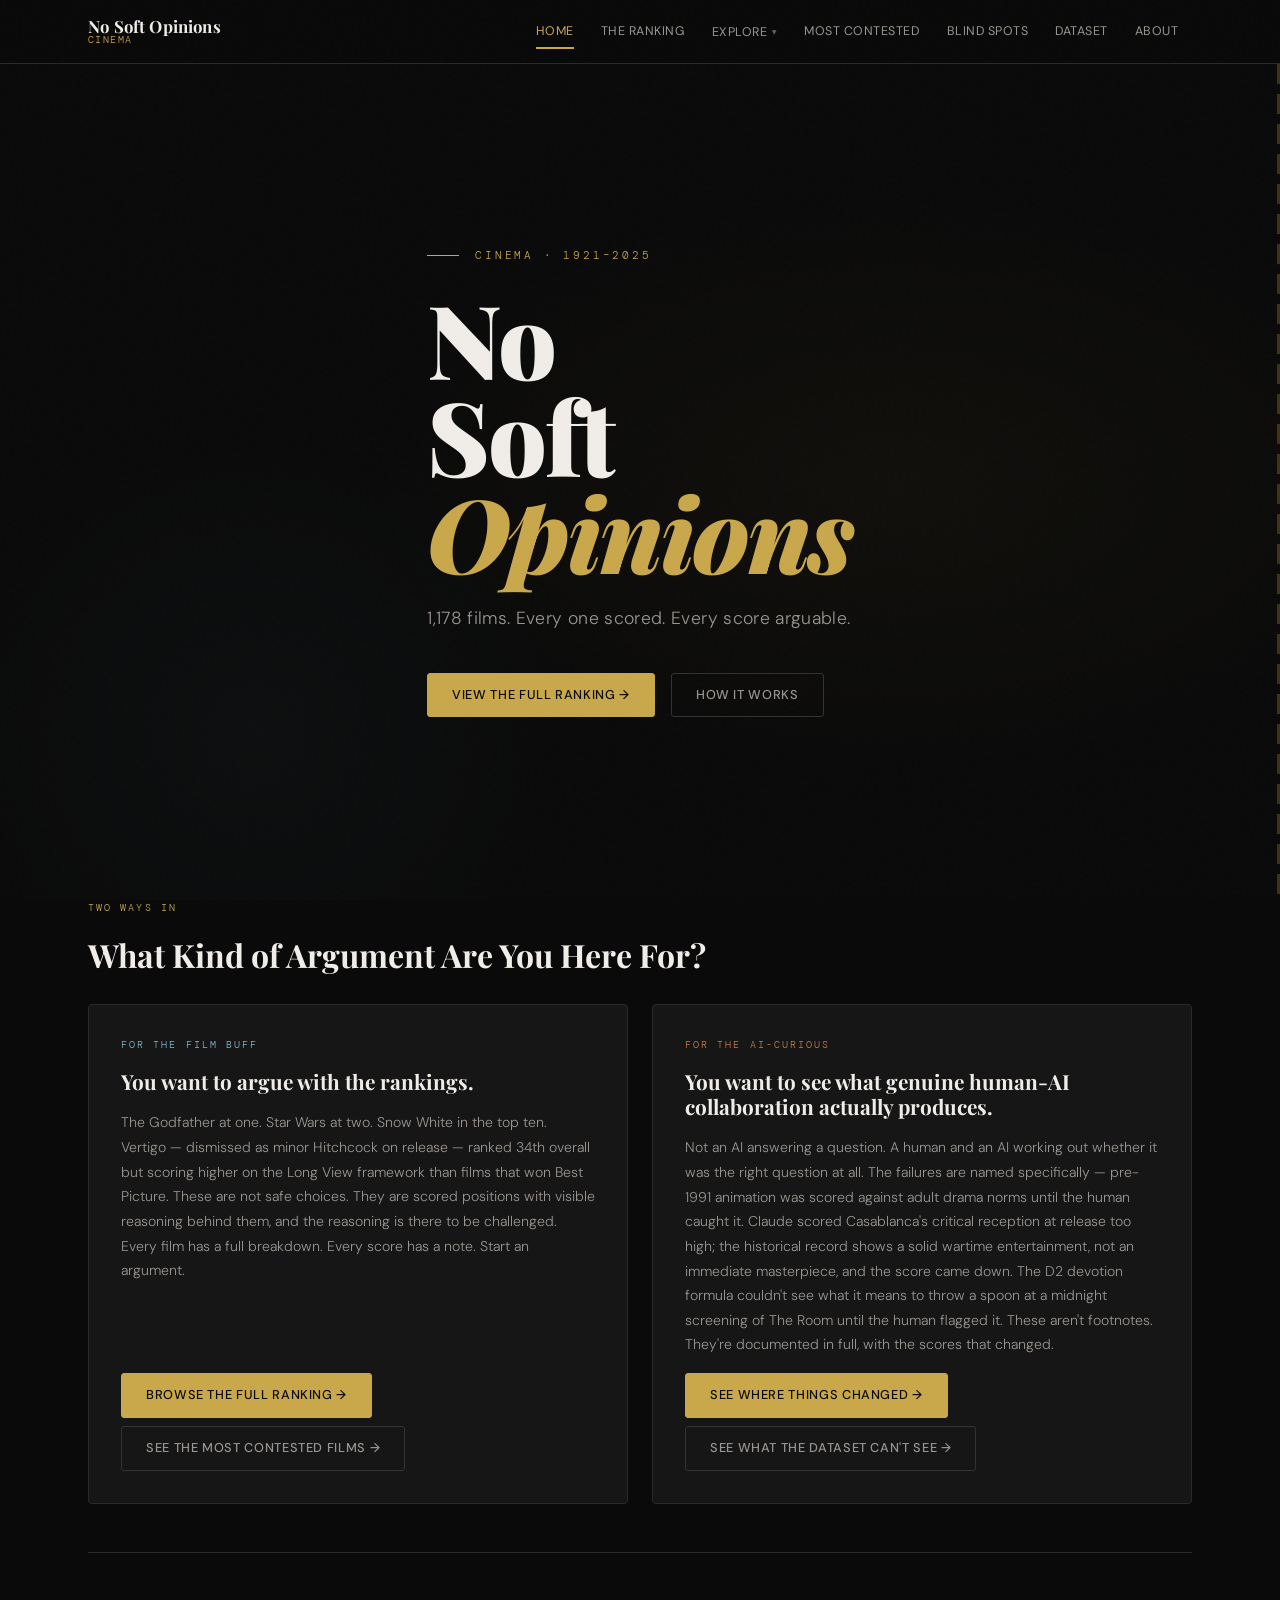
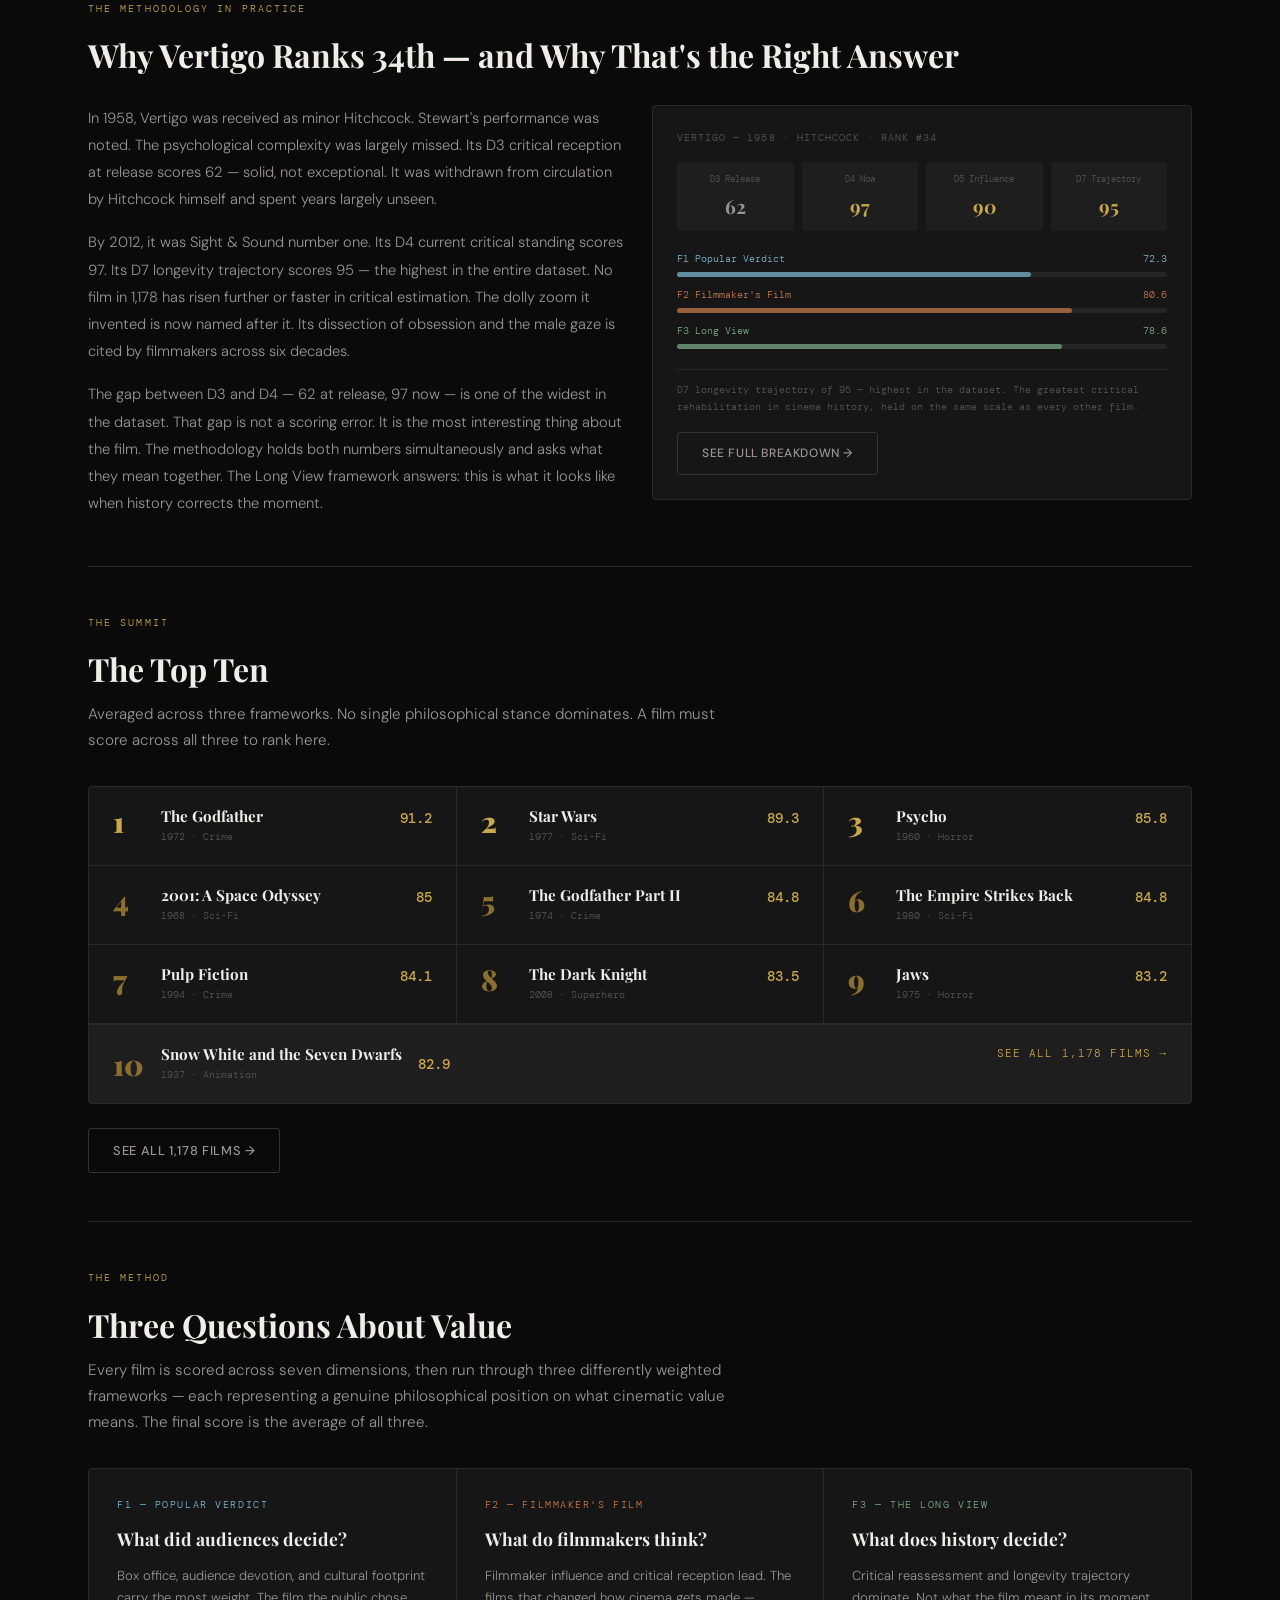
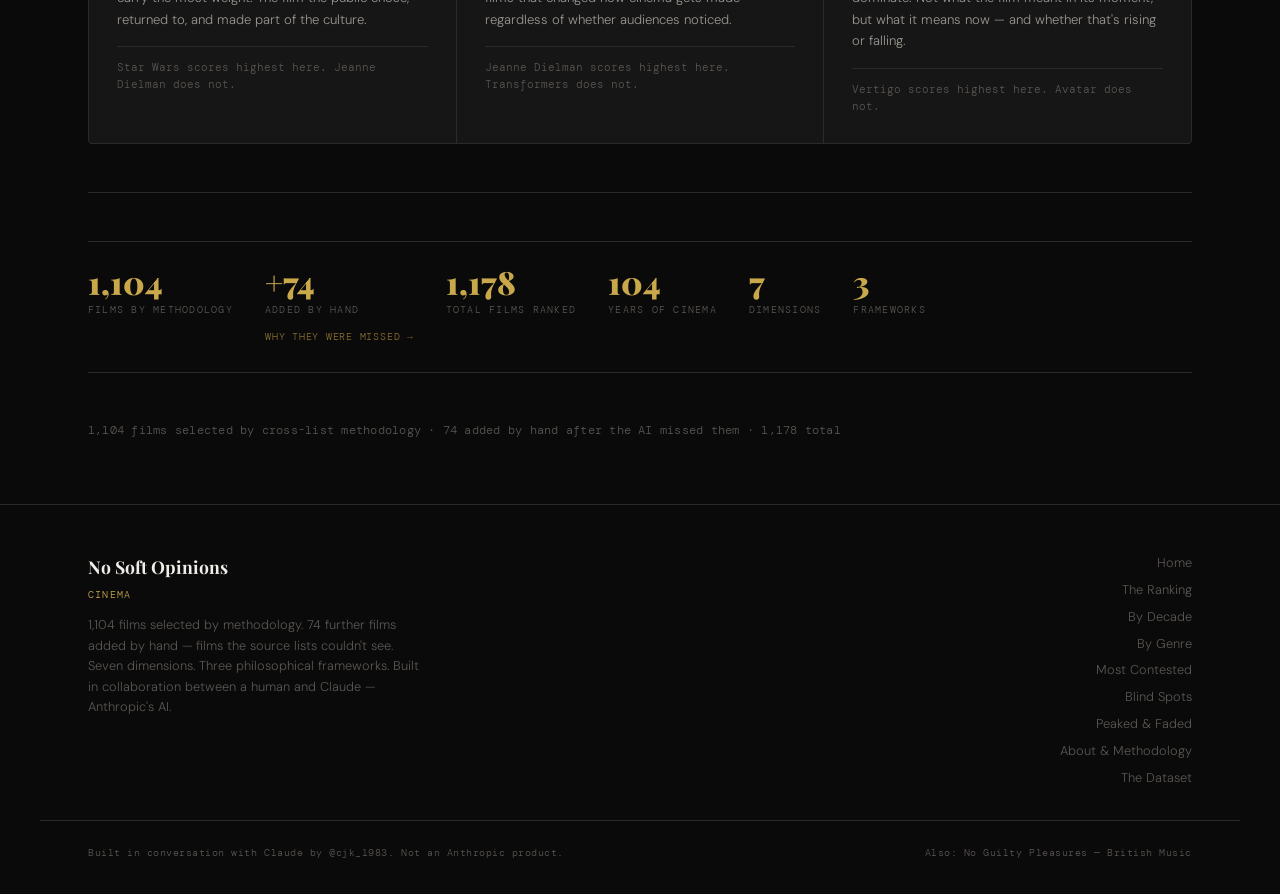
==== index.html @ 4155d804 "Add files via upload" ====
<!DOCTYPE html>
<html lang="en">
<head>
  <meta charset="UTF-8">
  <meta name="viewport" content="width=device-width, initial-scale=1.0">
  <title>No Soft Opinions — Cinema</title>
  <meta name="description" content="1,104 films. Three questions about value. No soft opinions. A human-AI collaborative ranking of cinema across seven dimensions and three philosophical frameworks.">
  <meta property="og:title" content="No Soft Opinions — Cinema">
  <meta property="og:description" content="1,104 films. Three questions about value. No soft opinions.">
  <meta property="og:type" content="website">
  <link rel="stylesheet" href="style.css">
</head>
<body>

  <!-- NAV -->
  <nav class="site-nav">
    <div class="nav-inner">
      <a href="index.html" class="nav-brand">
        <span class="nav-brand-main">No Soft Opinions</span>
        <span class="nav-brand-sub">Cinema</span>
      </a>
      <ul class="nav-links">
        <li><a href="index.html" class="active">Home</a></li>
        <li><a href="ranking.html">The Ranking</a></li>
        <li class="nav-dropdown">
          <button class="nav-dropdown-toggle">Explore</button>
          <div class="nav-dropdown-menu">
            <a href="decades.html">By Decade</a>
            <a href="genres.html">By Genre</a>
            <a href="peaked-faded.html">Peaked &amp; Faded</a>
          </div>
        </li>
        <li><a href="contested.html">Most Contested</a></li>
        <li><a href="blindspots.html">Blind Spots</a></li>
        <li><a href="dataset.html">Dataset</a></li>
        <li><a href="about.html">About</a></li>
      </ul>
      <button class="nav-toggle" aria-label="Menu" onclick="document.getElementById('nav-drawer').classList.toggle('open')">
        <span></span><span></span><span></span>
      </button>
    </div>
  </nav>
  <div class="nav-drawer" id="nav-drawer">
    <a href="index.html" class="active">Home</a>
    <a href="ranking.html">The Ranking</a>
    <span style="display:block; padding:0.5rem 0 0.2rem; font-family:var(--font-mono); font-size:0.6rem; letter-spacing:0.15em; text-transform:uppercase; color:var(--gold-dim); border-bottom:1px solid var(--border);">Explore</span>
    <a href="decades.html" style="padding-left:1rem;">By Decade</a>
    <a href="genres.html" style="padding-left:1rem;">By Genre</a>
    <a href="peaked-faded.html" style="padding-left:1rem;">Peaked &amp; Faded</a>
    <a href="contested.html">Most Contested</a>
    <a href="blindspots.html">Blind Spots</a>
    <a href="dataset.html">Dataset</a>
    <a href="about.html">About</a>
  </div>

  <div class="page-wrapper">

    <!-- HERO -->
    <section class="hero">
      <div class="hero-inner">
        <div class="hero-eyebrow">Cinema · 1921–2025</div>
        <h1 class="hero-title">No<br>Soft<br><em>Opinions</em></h1>
        <p class="hero-tagline">1,178 films. Every one scored. Every score arguable.</p>
        <div class="hero-ctas">
          <a href="ranking.html" class="btn btn-primary">View the Full Ranking →</a>
          <a href="about.html" class="btn btn-secondary">How It Works</a>
        </div>
      </div>
    </section>

    <!-- DUAL AUDIENCE ROUTING -->
    <section class="container mb-4">
      <span class="section-label">Two Ways In</span>
      <h2 class="section-title">What Kind of Argument Are You Here For?</h2>
      <div class="grid-2" style="margin-top:1.5rem;">

        <div style="background:var(--surface); border:1px solid var(--border); border-radius:4px; padding:2rem; display:flex; flex-direction:column; gap:1rem;">
          <div style="font-family:var(--font-mono); font-size:0.65rem; letter-spacing:0.2em; text-transform:uppercase; color:var(--f1-color);">For the Film Buff</div>
          <h3 style="font-family:var(--font-display); font-size:1.3rem; font-weight:700; color:var(--text-primary); line-height:1.2;">You want to argue with the rankings.</h3>
          <p style="font-size:0.88rem; line-height:1.75; color:var(--text-secondary);">
            The Godfather at one. Star Wars at two. Snow White in the top ten. Vertigo — dismissed as minor Hitchcock on release — ranked 34th overall but scoring higher on the Long View framework than films that won Best Picture. These are not safe choices. They are scored positions with visible reasoning behind them, and the reasoning is there to be challenged. Every film has a full breakdown. Every score has a note. Start an argument.
          </p>
          <div style="display:flex; flex-direction:column; gap:0.5rem; margin-top:auto;">
            <a href="ranking.html" class="btn btn-primary" style="width:fit-content;">Browse the full ranking →</a>
            <a href="contested.html" class="btn btn-secondary" style="width:fit-content;">See the most contested films →</a>
          </div>
        </div>

        <div style="background:var(--surface); border:1px solid var(--border); border-radius:4px; padding:2rem; display:flex; flex-direction:column; gap:1rem;">
          <div style="font-family:var(--font-mono); font-size:0.65rem; letter-spacing:0.2em; text-transform:uppercase; color:var(--f2-color);">For the AI-Curious</div>
          <h3 style="font-family:var(--font-display); font-size:1.3rem; font-weight:700; color:var(--text-primary); line-height:1.2;">You want to see what genuine human-AI collaboration actually produces.</h3>
          <p style="font-size:0.88rem; line-height:1.75; color:var(--text-secondary);">
            Not an AI answering a question. A human and an AI working out whether it was the right question at all. The failures are named specifically — pre-1991 animation was scored against adult drama norms until the human caught it. Claude scored Casablanca's critical reception at release too high; the historical record shows a solid wartime entertainment, not an immediate masterpiece, and the score came down. The D2 devotion formula couldn't see what it means to throw a spoon at a midnight screening of The Room until the human flagged it. These aren't footnotes. They're documented in full, with the scores that changed.
          </p>
          <div style="display:flex; flex-direction:column; gap:0.5rem; margin-top:auto;">
            <a href="about.html#collaboration" class="btn btn-primary" style="width:fit-content;">See where things changed →</a>
            <a href="dataset.html" class="btn btn-secondary" style="width:fit-content;">See what the dataset can't see →</a>
          </div>
        </div>

      </div>
    </section>

    <div class="container"><div class="divider"></div></div>

    <!-- LIVE ARGUMENT: VERTIGO -->
    <section class="container mb-4">
      <span class="section-label">The Methodology in Practice</span>
      <h2 class="section-title">Why Vertigo Ranks 34th — and Why That's the Right Answer</h2>
      <div class="grid-2" style="margin-top:1.5rem; align-items:start;">

        <div>
          <p style="font-size:0.92rem; line-height:1.85; color:var(--text-secondary); margin-bottom:1rem;">
            In 1958, Vertigo was received as minor Hitchcock. Stewart's performance was noted. The psychological complexity was largely missed. Its D3 critical reception at release scores 62 — solid, not exceptional. It was withdrawn from circulation by Hitchcock himself and spent years largely unseen.
          </p>
          <p style="font-size:0.92rem; line-height:1.85; color:var(--text-secondary); margin-bottom:1rem;">
            By 2012, it was Sight & Sound number one. Its D4 current critical standing scores 97. Its D7 longevity trajectory scores 95 — the highest in the entire dataset. No film in 1,178 has risen further or faster in critical estimation. The dolly zoom it invented is now named after it. Its dissection of obsession and the male gaze is cited by filmmakers across six decades.
          </p>
          <p style="font-size:0.92rem; line-height:1.85; color:var(--text-secondary);">
            The gap between D3 and D4 — 62 at release, 97 now — is one of the widest in the dataset. That gap is not a scoring error. It is the most interesting thing about the film. The methodology holds both numbers simultaneously and asks what they mean together. The Long View framework answers: this is what it looks like when history corrects the moment.
          </p>
        </div>

        <div style="background:var(--surface); border:1px solid var(--border); border-radius:4px; padding:1.5rem;">
          <div style="font-family:var(--font-mono); font-size:0.65rem; letter-spacing:0.1em; text-transform:uppercase; color:var(--text-muted); margin-bottom:1rem;">Vertigo — 1958 · Hitchcock · Rank #34</div>

          <!-- Dimension scores -->
          <div style="display:grid; grid-template-columns:repeat(4,1fr); gap:0.5rem; margin-bottom:1.25rem;">
            <div style="text-align:center; background:var(--surface-2); border-radius:3px; padding:0.6rem 0.25rem;">
              <div style="font-family:var(--font-mono); font-size:0.55rem; color:var(--text-muted); margin-bottom:0.3rem;">D3 Release</div>
              <div style="font-family:var(--font-display); font-size:1.2rem; font-weight:700; color:var(--text-secondary);">62</div>
            </div>
            <div style="text-align:center; background:var(--surface-2); border-radius:3px; padding:0.6rem 0.25rem;">
              <div style="font-family:var(--font-mono); font-size:0.55rem; color:var(--text-muted); margin-bottom:0.3rem;">D4 Now</div>
              <div style="font-family:var(--font-display); font-size:1.2rem; font-weight:700; color:var(--gold);">97</div>
            </div>
            <div style="text-align:center; background:var(--surface-2); border-radius:3px; padding:0.6rem 0.25rem;">
              <div style="font-family:var(--font-mono); font-size:0.55rem; color:var(--text-muted); margin-bottom:0.3rem;">D5 Influence</div>
              <div style="font-family:var(--font-display); font-size:1.2rem; font-weight:700; color:var(--gold);">90</div>
            </div>
            <div style="text-align:center; background:var(--surface-2); border-radius:3px; padding:0.6rem 0.25rem;">
              <div style="font-family:var(--font-mono); font-size:0.55rem; color:var(--text-muted); margin-bottom:0.3rem;">D7 Trajectory</div>
              <div style="font-family:var(--font-display); font-size:1.2rem; font-weight:700; color:var(--gold);">95</div>
            </div>
          </div>

          <!-- Framework scores -->
          <div style="display:flex; flex-direction:column; gap:0.6rem; margin-bottom:1.25rem;">
            <div>
              <div style="display:flex; justify-content:space-between; margin-bottom:0.3rem;">
                <span style="font-family:var(--font-mono); font-size:0.65rem; color:var(--f1-color);">F1 Popular Verdict</span>
                <span style="font-family:var(--font-mono); font-size:0.65rem; color:var(--f1-color);">72.3</span>
              </div>
              <div style="height:5px; background:var(--surface-3); border-radius:3px;">
                <div style="width:72.3%; height:100%; background:var(--f1-color); border-radius:3px; opacity:0.7;"></div>
              </div>
            </div>
            <div>
              <div style="display:flex; justify-content:space-between; margin-bottom:0.3rem;">
                <span style="font-family:var(--font-mono); font-size:0.65rem; color:var(--f2-color);">F2 Filmmaker's Film</span>
                <span style="font-family:var(--font-mono); font-size:0.65rem; color:var(--f2-color);">80.6</span>
              </div>
              <div style="height:5px; background:var(--surface-3); border-radius:3px;">
                <div style="width:80.6%; height:100%; background:var(--f2-color); border-radius:3px; opacity:0.7;"></div>
              </div>
            </div>
            <div>
              <div style="display:flex; justify-content:space-between; margin-bottom:0.3rem;">
                <span style="font-family:var(--font-mono); font-size:0.65rem; color:var(--f3-color);">F3 Long View</span>
                <span style="font-family:var(--font-mono); font-size:0.65rem; color:var(--f3-color);">78.6</span>
              </div>
              <div style="height:5px; background:var(--surface-3); border-radius:3px;">
                <div style="width:78.6%; height:100%; background:var(--f3-color); border-radius:3px; opacity:0.7;"></div>
              </div>
            </div>
          </div>

          <div style="font-family:var(--font-mono); font-size:0.65rem; color:var(--text-muted); border-top:1px solid var(--border); padding-top:0.75rem;">
            D7 longevity trajectory of 95 — highest in the dataset. The greatest critical rehabilitation in cinema history, held on the same scale as every other film.
          </div>

          <div style="margin-top:1rem;">
            <a href="ranking.html#film-vertigo" class="btn btn-secondary" style="font-size:0.75rem;">See full breakdown →</a>
          </div>
        </div>

      </div>
    </section>

    <div class="container"><div class="divider"></div></div>

    <!-- TOP TEN -->
    <section class="container mb-4">
      <span class="section-label">The Summit</span>
      <h2 class="section-title">The Top Ten</h2>
      <p class="section-intro">Averaged across three frameworks. No single philosophical stance dominates. A film must score across all three to rank here.</p>
      <div class="top-ten-grid" id="top-ten-grid">
        <div class="loading">Loading rankings…</div>
      </div>
      <div class="mt-3">
        <a href="ranking.html" class="btn btn-secondary">See all 1,178 films →</a>
      </div>
    </section>

    <div class="container"><div class="divider"></div></div>

    <!-- FRAMEWORK EXPLAINER -->
    <section class="container mb-4">
      <span class="section-label">The Method</span>
      <h2 class="section-title">Three Questions About Value</h2>
      <p class="section-intro">Every film is scored across seven dimensions, then run through three differently weighted frameworks — each representing a genuine philosophical position on what cinematic value means. The final score is the average of all three.</p>
      <div class="framework-cards">
        <div class="framework-card">
          <div class="framework-card-id f1">F1 — Popular Verdict</div>
          <div class="framework-card-title">What did audiences decide?</div>
          <p class="framework-card-desc">Box office, audience devotion, and cultural footprint carry the most weight. The film the public chose, returned to, and made part of the culture.</p>
          <div class="framework-card-example">Star Wars scores highest here. Jeanne Dielman does not.</div>
        </div>
        <div class="framework-card">
          <div class="framework-card-id f2">F2 — Filmmaker's Film</div>
          <div class="framework-card-title">What do filmmakers think?</div>
          <p class="framework-card-desc">Filmmaker influence and critical reception lead. The films that changed how cinema gets made — regardless of whether audiences noticed.</p>
          <div class="framework-card-example">Jeanne Dielman scores highest here. Transformers does not.</div>
        </div>
        <div class="framework-card">
          <div class="framework-card-id f3">F3 — The Long View</div>
          <div class="framework-card-title">What does history decide?</div>
          <p class="framework-card-desc">Critical reassessment and longevity trajectory dominate. Not what the film meant in its moment, but what it means now — and whether that's rising or falling.</p>
          <div class="framework-card-example">Vertigo scores highest here. Avatar does not.</div>
        </div>
      </div>
    </section>

    <div class="container"><div class="divider"></div></div>

    <!-- STATS STRIP -->
    <section class="container mb-4">
      <div class="stats-strip">
        <div class="stat-item">
          <div class="stat-value">1,104</div>
          <div class="stat-label">Films by Methodology</div>
        </div>
        <div class="stat-item">
          <div class="stat-value">+74</div>
          <div class="stat-label">Added by Hand</div>
          <div style="margin-top:0.25rem;"><a href="dataset.html" style="font-family:var(--font-mono); font-size:0.6rem; letter-spacing:0.08em; color:var(--gold-dim); text-transform:uppercase;">Why they were missed →</a></div>
        </div>
        <div class="stat-item">
          <div class="stat-value">1,178</div>
          <div class="stat-label">Total Films Ranked</div>
        </div>
        <div class="stat-item">
          <div class="stat-value">104</div>
          <div class="stat-label">Years of Cinema</div>
        </div>
        <div class="stat-item">
          <div class="stat-value">7</div>
          <div class="stat-label">Dimensions</div>
        </div>
        <div class="stat-item">
          <div class="stat-value">3</div>
          <div class="stat-label">Frameworks</div>
        </div>
      </div>
      <p style="font-size:0.75rem; color:var(--text-muted); font-family:var(--font-mono); margin-top:0.75rem; letter-spacing:0.02em;">1,104 films selected by cross-list methodology · 74 added by hand after the AI missed them · 1,178 total</p>
    </section>

  </div><!-- end page-wrapper -->

  <!-- FOOTER -->
  <footer class="site-footer">
    <div class="footer-inner">
      <div>
        <div class="footer-brand-name">No Soft Opinions</div>
        <div class="footer-brand-sub">Cinema</div>
        <p class="footer-desc">1,104 films selected by methodology. 74 further films added by hand — films the source lists couldn't see. Seven dimensions. Three philosophical frameworks. Built in collaboration between a human and Claude — Anthropic's AI.</p>
      </div>
      <nav class="footer-links">
        <a href="index.html">Home</a>
        <a href="ranking.html">The Ranking</a>
        <a href="decades.html">By Decade</a>
        <a href="genres.html">By Genre</a>
        <a href="contested.html">Most Contested</a>
        <a href="blindspots.html">Blind Spots</a>
        <a href="peaked-faded.html">Peaked &amp; Faded</a>
        <a href="about.html">About & Methodology</a>
        <a href="dataset.html">The Dataset</a>
      </nav>
    </div>
    <div class="footer-base">
      <span class="footer-credit">Built in conversation with <a href="https://anthropic.com" target="_blank">Claude</a> by <a href="https://twitter.com/cjk_1983" target="_blank">@cjk_1983</a>. Not an Anthropic product.</span>
      <span class="footer-credit">Also: <a href="https://czkelly1983.github.io/noguiltypleasures/" target="_blank">No Guilty Pleasures — British Music</a></span>
    </div>
  </footer>

  <script>
    // Load top ten from data file
    fetch('films.json')
      .then(r => r.json())
      .then(films => {
        const top10 = films.slice(0, 10);
        const grid = document.getElementById('top-ten-grid');
        const display = top10.slice(0, 9);
        const tenth = top10[9];
        grid.innerHTML = display.map((f, i) => `
          <a href="ranking.html#film-${f.id}" class="top-ten-item">
            <div class="top-ten-rank ${i < 3 ? 'top-three' : ''}">${i + 1}</div>
            <div class="top-ten-info">
              <div class="top-ten-title">${f.title}</div>
              <div class="top-ten-meta">${f.year} · ${f.genre}</div>
            </div>
            <div class="top-ten-score">${f.final_score}</div>
          </a>`).join('')
          + `<a href="ranking.html" class="top-ten-item" style="grid-column: 1 / -1; justify-content: space-between; border-top: 1px solid var(--border); background: var(--surface-2);">
            <div style="display:flex; align-items:center; gap:1rem;">
              <div class="top-ten-rank">${10}</div>
              <div class="top-ten-info">
                <div class="top-ten-title">${tenth.title}</div>
                <div class="top-ten-meta">${tenth.year} · ${tenth.genre}</div>
              </div>
              <div class="top-ten-score">${tenth.final_score}</div>
            </div>
            <div style="font-family:var(--font-mono); font-size:0.7rem; letter-spacing:0.1em; text-transform:uppercase; color:var(--gold); white-space:nowrap;">See all 1,178 films →</div>
          </a>`;
      })
      .catch(() => {
        document.getElementById('top-ten-grid').innerHTML =
          '<div class="loading">Could not load ranking data.</div>';
      });
  </script>

</body>
</html>
---- style.css ----
/* ============================================================
   NO SOFT OPINIONS: CINEMA
   Master Stylesheet
   Dark editorial — gold accent — confident, unhedged
   ============================================================ */

@import url('https://fonts.googleapis.com/css2?family=Playfair+Display:ital,wght@0,400;0,700;0,900;1,400;1,700&family=DM+Sans:ital,wght@0,300;0,400;0,500;0,600;1,300&family=DM+Mono:wght@400;500&display=swap');

/* ============================================================
   CSS VARIABLES
   ============================================================ */

:root {
  /* Core palette */
  --black:        #0a0a0a;
  --deep:         #111111;
  --surface:      #161616;
  --surface-2:    #1e1e1e;
  --surface-3:    #252525;
  --border:       #2a2a2a;
  --border-light: #333333;

  /* Gold accent system */
  --gold:         #c9a84c;
  --gold-light:   #e2c068;
  --gold-dim:     #8a6f2e;
  --gold-glow:    rgba(201, 168, 76, 0.12);
  --gold-subtle:  rgba(201, 168, 76, 0.06);

  /* Text */
  --text-primary:   #f0ede8;
  --text-secondary: #9a9590;
  --text-muted:     #5a5652;
  --text-gold:      var(--gold);

  /* Framework colours */
  --f1-color: #7eb8d4;   /* Popular — cool blue */
  --f2-color: #c97a4a;   /* Filmmaker — warm amber */
  --f3-color: #7aad8a;   /* Long View — sage green */

  /* Score tier colours */
  --tier-s-plus: #e8c547;
  --tier-s:      #c9a84c;
  --tier-a:      #8fb87a;
  --tier-b:      #7eb8d4;
  --tier-c:      #9a9590;
  --tier-d:      #5a5652;

  /* Spacing */
  --nav-height: 64px;
  --max-width:  1200px;
  --page-pad:   clamp(1rem, 4vw, 3rem);

  /* Typography */
  --font-display: 'Playfair Display', Georgia, serif;
  --font-body:    'DM Sans', system-ui, sans-serif;
  --font-mono:    'DM Mono', 'Courier New', monospace;

  /* Transitions */
  --transition: 200ms ease;
  --transition-slow: 400ms ease;
}

/* ============================================================
   RESET & BASE
   ============================================================ */

*, *::before, *::after {
  box-sizing: border-box;
  margin: 0;
  padding: 0;
}

html {
  scroll-behavior: smooth;
  font-size: 16px;
}

body {
  background-color: var(--black);
  color: var(--text-primary);
  font-family: var(--font-body);
  font-weight: 300;
  line-height: 1.6;
  -webkit-font-smoothing: antialiased;
  -moz-osx-font-smoothing: grayscale;
  min-height: 100vh;
}

/* Subtle film grain overlay */
body::before {
  content: '';
  position: fixed;
  inset: 0;
  background-image: url("data:image/svg+xml,%3Csvg viewBox='0 0 256 256' xmlns='http://www.w3.org/2000/svg'%3E%3Cfilter id='noise'%3E%3CfeTurbulence type='fractalNoise' baseFrequency='0.9' numOctaves='4' stitchTiles='stitch'/%3E%3C/filter%3E%3Crect width='100%25' height='100%25' filter='url(%23noise)' opacity='0.03'/%3E%3C/svg%3E");
  pointer-events: none;
  z-index: 9999;
  opacity: 0.4;
}

img { max-width: 100%; display: block; }
a { color: var(--gold); text-decoration: none; transition: color var(--transition); }
a:hover { color: var(--gold-light); }
button { cursor: pointer; border: none; background: none; font-family: var(--font-body); }

/* ============================================================
   NAVIGATION
   ============================================================ */

.site-nav {
  position: fixed;
  top: 0;
  left: 0;
  right: 0;
  height: var(--nav-height);
  background: rgba(10, 10, 10, 0.95);
  backdrop-filter: blur(12px);
  -webkit-backdrop-filter: blur(12px);
  border-bottom: 1px solid var(--border);
  z-index: 100;
  display: flex;
  align-items: center;
}

.nav-inner {
  width: 100%;
  max-width: var(--max-width);
  margin: 0 auto;
  padding: 0 var(--page-pad);
  display: flex;
  align-items: center;
  justify-content: space-between;
  gap: 2rem;
}

.nav-brand {
  display: flex;
  flex-direction: column;
  line-height: 1.1;
  flex-shrink: 0;
}

.nav-brand-main {
  font-family: var(--font-display);
  font-weight: 700;
  font-size: 1.05rem;
  color: var(--text-primary);
  letter-spacing: 0.01em;
}

.nav-brand-sub {
  font-family: var(--font-mono);
  font-size: 0.6rem;
  color: var(--gold);
  letter-spacing: 0.15em;
  text-transform: uppercase;
}

.nav-links {
  display: flex;
  align-items: center;
  gap: 0;
  list-style: none;
}

.nav-links a {
  display: block;
  padding: 0.4rem 0.85rem;
  font-size: 0.78rem;
  font-weight: 400;
  letter-spacing: 0.04em;
  text-transform: uppercase;
  color: var(--text-secondary);
  transition: color var(--transition);
  white-space: nowrap;
}

.nav-links a:hover,
.nav-links a.active {
  color: var(--gold);
}

.nav-links a.active {
  position: relative;
}

.nav-links a.active::after {
  content: '';
  position: absolute;
  bottom: -1px;
  left: 0.85rem;
  right: 0.85rem;
  height: 2px;
  background: var(--gold);
}

/* Mobile nav toggle */
.nav-toggle {
  display: none;
  flex-direction: column;
  gap: 5px;
  padding: 0.5rem;
  cursor: pointer;
}

.nav-toggle span {
  display: block;
  width: 22px;
  height: 1.5px;
  background: var(--text-secondary);
  transition: var(--transition);
}

/* Mobile nav drawer */
.nav-drawer {
  display: none;
  position: fixed;
  top: var(--nav-height);
  left: 0;
  right: 0;
  background: var(--deep);
  border-bottom: 1px solid var(--border);
  padding: 1rem var(--page-pad);
  z-index: 99;
}

.nav-drawer.open { display: block; }

.nav-drawer a {
  display: block;
  padding: 0.7rem 0;
  font-size: 0.85rem;
  letter-spacing: 0.05em;
  text-transform: uppercase;
  color: var(--text-secondary);
  border-bottom: 1px solid var(--border);
}

.nav-drawer a:last-child { border-bottom: none; }
.nav-drawer a:hover, .nav-drawer a.active { color: var(--gold); }

@media (max-width: 900px) {
  .nav-links { display: none; }
  .nav-toggle { display: flex; }
}

/* Nav dropdown */
.nav-dropdown {
  position: relative;
}

.nav-dropdown-toggle {
  display: block;
  padding: 0.4rem 0.85rem;
  font-size: 0.78rem;
  font-weight: 400;
  letter-spacing: 0.04em;
  text-transform: uppercase;
  color: var(--text-secondary);
  transition: color var(--transition);
  white-space: nowrap;
  cursor: pointer;
  background: none;
  border: none;
  font-family: var(--font-body);
  display: flex;
  align-items: center;
  gap: 0.3rem;
}

.nav-dropdown-toggle:hover { color: var(--gold); }

.nav-dropdown-toggle::after {
  content: '▾';
  font-size: 0.6rem;
  opacity: 0.6;
}

.nav-dropdown-menu {
  display: none;
  position: absolute;
  top: calc(100% + 1px);
  left: 0;
  background: rgba(10,10,10,0.98);
  border: 1px solid var(--border);
  border-top: none;
  min-width: 160px;
  z-index: 200;
}

.nav-dropdown:hover .nav-dropdown-menu {
  display: block;
}

.nav-dropdown-menu a {
  display: block;
  padding: 0.55rem 0.85rem;
  font-size: 0.75rem;
  font-weight: 400;
  letter-spacing: 0.04em;
  text-transform: uppercase;
  color: var(--text-secondary);
  transition: color var(--transition);
  border-bottom: 1px solid var(--border);
  white-space: nowrap;
}

.nav-dropdown-menu a:last-child { border-bottom: none; }
.nav-dropdown-menu a:hover, .nav-dropdown-menu a.active { color: var(--gold); }

/* ============================================================
   PAGE STRUCTURE
   ============================================================ */

.page-wrapper {
  padding-top: var(--nav-height);
  min-height: 100vh;
}

.container {
  max-width: var(--max-width);
  margin: 0 auto;
  padding: 0 var(--page-pad);
}

/* ============================================================
   PAGE HEADERS
   ============================================================ */

.page-header {
  padding: 4rem 0 3rem;
  border-bottom: 1px solid var(--border);
  margin-bottom: 3rem;
}

.page-header-inner {
  max-width: var(--max-width);
  margin: 0 auto;
  padding: 0 var(--page-pad);
}

.page-label {
  font-family: var(--font-mono);
  font-size: 0.7rem;
  letter-spacing: 0.2em;
  text-transform: uppercase;
  color: var(--gold);
  margin-bottom: 1rem;
  display: block;
}

.page-title {
  font-family: var(--font-display);
  font-size: clamp(2rem, 5vw, 3.5rem);
  font-weight: 900;
  line-height: 1.1;
  color: var(--text-primary);
  margin-bottom: 1rem;
}

.page-subtitle {
  font-size: 1rem;
  color: var(--text-secondary);
  max-width: 60ch;
  font-weight: 300;
  line-height: 1.7;
}

/* ============================================================
   SECTION TITLES
   ============================================================ */

.section-title {
  font-family: var(--font-display);
  font-size: clamp(1.4rem, 3vw, 2rem);
  font-weight: 700;
  color: var(--text-primary);
  margin-bottom: 0.5rem;
}

.section-label {
  font-family: var(--font-mono);
  font-size: 0.65rem;
  letter-spacing: 0.2em;
  text-transform: uppercase;
  color: var(--gold);
  margin-bottom: 0.75rem;
  display: block;
}

.section-intro {
  font-size: 0.95rem;
  color: var(--text-secondary);
  max-width: 65ch;
  line-height: 1.7;
  margin-bottom: 2rem;
}

/* ============================================================
   FILM CARDS (shared ranking row pattern)
   ============================================================ */

.film-table {
  width: 100%;
  border-collapse: collapse;
}

.film-table thead th {
  font-family: var(--font-mono);
  font-size: 0.65rem;
  letter-spacing: 0.12em;
  text-transform: uppercase;
  color: var(--text-muted);
  padding: 0.6rem 0.75rem;
  text-align: left;
  border-bottom: 1px solid var(--border);
  white-space: nowrap;
}

.film-table thead th.sortable {
  cursor: pointer;
  user-select: none;
}

.film-table thead th.sortable:hover { color: var(--gold); }
.film-table thead th.sort-active { color: var(--gold); }

.film-row {
  border-bottom: 1px solid var(--border);
  transition: background var(--transition);
  cursor: pointer;
}

.film-row:hover { background: var(--gold-subtle); }
.film-row.expanded { background: var(--surface); }

.film-row td {
  padding: 0.85rem 0.75rem;
  vertical-align: middle;
}

.film-rank {
  font-family: var(--font-mono);
  font-size: 0.75rem;
  color: var(--text-muted);
  width: 3rem;
  text-align: right;
  padding-right: 1rem;
}

.film-title-cell { min-width: 200px; }

.film-title {
  font-family: var(--font-display);
  font-size: 0.95rem;
  font-weight: 700;
  color: var(--text-primary);
  line-height: 1.2;
}

.film-meta {
  font-size: 0.72rem;
  color: var(--text-muted);
  margin-top: 0.2rem;
  font-family: var(--font-mono);
}

.film-score {
  font-family: var(--font-mono);
  font-size: 0.85rem;
  font-weight: 500;
  text-align: center;
  white-space: nowrap;
}

.film-score.f1 { color: var(--f1-color); }
.film-score.f2 { color: var(--f2-color); }
.film-score.f3 { color: var(--f3-color); }
.film-score.final { color: var(--gold); font-size: 0.95rem; }

.film-volatility {
  font-family: var(--font-mono);
  font-size: 0.75rem;
  color: var(--text-muted);
  text-align: center;
}

/* Score tier badge */
.tier-badge {
  display: inline-block;
  font-family: var(--font-mono);
  font-size: 0.6rem;
  letter-spacing: 0.08em;
  padding: 0.15rem 0.45rem;
  border-radius: 2px;
  font-weight: 500;
}

.tier-badge.s-plus { background: rgba(232,197,71,0.15); color: var(--tier-s-plus); border: 1px solid rgba(232,197,71,0.3); }
.tier-badge.s      { background: rgba(201,168,76,0.12); color: var(--tier-s); border: 1px solid rgba(201,168,76,0.25); }
.tier-badge.a      { background: rgba(143,184,122,0.1); color: var(--tier-a); border: 1px solid rgba(143,184,122,0.2); }
.tier-badge.b      { background: rgba(126,184,212,0.1); color: var(--tier-b); border: 1px solid rgba(126,184,212,0.2); }
.tier-badge.c      { background: rgba(154,149,144,0.1); color: var(--tier-c); border: 1px solid rgba(154,149,144,0.2); }
.tier-badge.d      { background: rgba(90,86,82,0.1);    color: var(--tier-d); border: 1px solid rgba(90,86,82,0.2); }

/* ============================================================
   EXPANDED FILM DETAIL
   ============================================================ */

.film-detail {
  display: none;
  background: var(--surface);
  border-bottom: 2px solid var(--gold-dim);
}

.film-detail.open { display: table-row; }

.film-detail td {
  padding: 2rem;
}

.detail-inner {
  display: grid;
  grid-template-columns: 1fr 1fr;
  gap: 2rem;
}

@media (max-width: 700px) {
  .detail-inner { grid-template-columns: 1fr; }
}

.detail-section-title {
  font-family: var(--font-mono);
  font-size: 0.65rem;
  letter-spacing: 0.15em;
  text-transform: uppercase;
  color: var(--gold);
  margin-bottom: 1rem;
  padding-bottom: 0.5rem;
  border-bottom: 1px solid var(--border);
}

/* Dimension bars */
.dimension-list { display: flex; flex-direction: column; gap: 0.75rem; }

.dimension-item {}

.dimension-header {
  display: flex;
  justify-content: space-between;
  align-items: baseline;
  margin-bottom: 0.3rem;
}

.dimension-name {
  font-size: 0.75rem;
  font-weight: 500;
  color: var(--text-secondary);
  letter-spacing: 0.02em;
}

.dimension-score-val {
  font-family: var(--font-mono);
  font-size: 0.75rem;
  color: var(--text-primary);
}

.dimension-bar-track {
  height: 3px;
  background: var(--surface-3);
  border-radius: 2px;
  overflow: hidden;
}

.dimension-bar-fill {
  height: 100%;
  background: var(--gold);
  border-radius: 2px;
  transition: width 0.6s ease;
}

.dimension-note {
  font-size: 0.7rem;
  color: var(--text-muted);
  margin-top: 0.25rem;
  font-style: italic;
  line-height: 1.5;
}

/* Framework comparison */
.framework-comparison {
  display: flex;
  flex-direction: column;
  gap: 0.75rem;
  margin-bottom: 1.5rem;
}

.framework-row {
  display: flex;
  align-items: center;
  gap: 0.75rem;
}

.framework-label {
  font-family: var(--font-mono);
  font-size: 0.65rem;
  letter-spacing: 0.08em;
  text-transform: uppercase;
  width: 5rem;
  flex-shrink: 0;
}

.framework-label.f1 { color: var(--f1-color); }
.framework-label.f2 { color: var(--f2-color); }
.framework-label.f3 { color: var(--f3-color); }

.framework-bar-track {
  flex: 1;
  height: 4px;
  background: var(--surface-3);
  border-radius: 2px;
  overflow: hidden;
}

.framework-bar-fill {
  height: 100%;
  border-radius: 2px;
}

.framework-bar-fill.f1 { background: var(--f1-color); }
.framework-bar-fill.f2 { background: var(--f2-color); }
.framework-bar-fill.f3 { background: var(--f3-color); }

.framework-val {
  font-family: var(--font-mono);
  font-size: 0.8rem;
  width: 3rem;
  text-align: right;
}

.framework-val.f1 { color: var(--f1-color); }
.framework-val.f2 { color: var(--f2-color); }
.framework-val.f3 { color: var(--f3-color); }

/* Critique block */
.critique-block {
  grid-column: 1 / -1;
  background: var(--surface-2);
  border-left: 3px solid var(--gold-dim);
  padding: 1.25rem 1.5rem;
  border-radius: 0 4px 4px 0;
}

.critique-text {
  font-size: 0.9rem;
  line-height: 1.75;
  color: var(--text-secondary);
  font-style: italic;
}

.critique-placeholder {
  font-size: 0.8rem;
  color: var(--text-muted);
  font-family: var(--font-mono);
}

/* ============================================================
   FILTERS & SEARCH
   ============================================================ */

.filters-bar {
  display: flex;
  flex-wrap: wrap;
  gap: 0.75rem;
  align-items: center;
  margin-bottom: 1.5rem;
  padding: 1.25rem;
  background: var(--surface);
  border: 1px solid var(--border);
  border-radius: 4px;
}

.filter-group {
  display: flex;
  align-items: center;
  gap: 0.5rem;
}

.filter-label {
  font-family: var(--font-mono);
  font-size: 0.65rem;
  letter-spacing: 0.12em;
  text-transform: uppercase;
  color: var(--text-muted);
  white-space: nowrap;
}

.filter-select {
  background: var(--surface-2);
  border: 1px solid var(--border-light);
  color: var(--text-primary);
  font-family: var(--font-body);
  font-size: 0.8rem;
  padding: 0.4rem 0.75rem;
  border-radius: 3px;
  cursor: pointer;
  transition: border-color var(--transition);
  appearance: none;
  -webkit-appearance: none;
  background-image: url("data:image/svg+xml,%3Csvg xmlns='http://www.w3.org/2000/svg' width='10' height='6'%3E%3Cpath d='M0 0l5 6 5-6z' fill='%235a5652'/%3E%3C/svg%3E");
  background-repeat: no-repeat;
  background-position: right 0.6rem center;
  padding-right: 1.8rem;
}

.filter-select:focus {
  outline: none;
  border-color: var(--gold-dim);
}

.search-input {
  background: var(--surface-2);
  border: 1px solid var(--border-light);
  color: var(--text-primary);
  font-family: var(--font-body);
  font-size: 0.85rem;
  padding: 0.4rem 0.75rem;
  border-radius: 3px;
  width: 220px;
  transition: border-color var(--transition);
}

.search-input::placeholder { color: var(--text-muted); }
.search-input:focus {
  outline: none;
  border-color: var(--gold-dim);
}

.filter-count {
  font-family: var(--font-mono);
  font-size: 0.7rem;
  color: var(--text-muted);
  margin-left: auto;
}

/* ============================================================
   STATS STRIP
   ============================================================ */

.stats-strip {
  display: flex;
  gap: 2rem;
  flex-wrap: wrap;
  padding: 1.5rem 0;
  border-top: 1px solid var(--border);
  border-bottom: 1px solid var(--border);
  margin-bottom: 3rem;
}

.stat-item {}

.stat-value {
  font-family: var(--font-display);
  font-size: 2rem;
  font-weight: 900;
  color: var(--gold);
  line-height: 1;
}

.stat-label {
  font-family: var(--font-mono);
  font-size: 0.65rem;
  letter-spacing: 0.12em;
  text-transform: uppercase;
  color: var(--text-muted);
  margin-top: 0.25rem;
}

/* ============================================================
   CONTESTED / GAP CARDS
   ============================================================ */

.contested-card {
  background: var(--surface);
  border: 1px solid var(--border);
  border-radius: 4px;
  padding: 1.5rem;
  transition: border-color var(--transition), background var(--transition);
}

.contested-card:hover {
  border-color: var(--border-light);
  background: var(--surface-2);
}

.contested-card-title {
  font-family: var(--font-display);
  font-size: 1.1rem;
  font-weight: 700;
  color: var(--text-primary);
  margin-bottom: 0.25rem;
}

.contested-card-meta {
  font-family: var(--font-mono);
  font-size: 0.65rem;
  color: var(--text-muted);
  margin-bottom: 1rem;
}

.gap-indicator {
  display: flex;
  align-items: center;
  gap: 0.75rem;
  margin-bottom: 0.5rem;
  font-family: var(--font-mono);
  font-size: 0.75rem;
}

.gap-from { }
.gap-arrow { color: var(--text-muted); }
.gap-to { }
.gap-delta {
  margin-left: auto;
  font-weight: 500;
}
.gap-delta.positive { color: #7aad8a; }
.gap-delta.negative { color: #c97a4a; }

.contested-note {
  font-size: 0.8rem;
  color: var(--text-muted);
  line-height: 1.6;
  margin-top: 0.75rem;
  font-style: italic;
}

/* ============================================================
   DECADE / GENRE CARDS
   ============================================================ */

.decade-card {
  background: var(--surface);
  border: 1px solid var(--border);
  border-radius: 4px;
  overflow: hidden;
  margin-bottom: 2.5rem;
}

.decade-header {
  padding: 1.5rem 2rem;
  border-bottom: 1px solid var(--border);
  display: flex;
  align-items: baseline;
  gap: 1.5rem;
}

.decade-name {
  font-family: var(--font-display);
  font-size: 2rem;
  font-weight: 900;
  color: var(--gold);
}

.decade-count {
  font-family: var(--font-mono);
  font-size: 0.7rem;
  color: var(--text-muted);
  letter-spacing: 0.1em;
}

.decade-essay {
  padding: 1.5rem 2rem;
  font-size: 0.9rem;
  line-height: 1.75;
  color: var(--text-secondary);
  border-bottom: 1px solid var(--border);
}

.decade-films {
  padding: 1rem 0;
}

/* ============================================================
   HERO (index page)
   ============================================================ */

.hero {
  min-height: calc(100vh - var(--nav-height));
  display: flex;
  align-items: center;
  position: relative;
  overflow: hidden;
  padding: 4rem 0;
}

.hero::before {
  content: '';
  position: absolute;
  inset: 0;
  background:
    radial-gradient(ellipse 60% 50% at 70% 50%, rgba(201,168,76,0.04) 0%, transparent 70%),
    radial-gradient(ellipse 40% 60% at 20% 80%, rgba(126,184,212,0.03) 0%, transparent 60%);
  pointer-events: none;
}

/* Vertical film strip decorations */
.hero::after {
  content: '';
  position: absolute;
  top: 0;
  right: 0;
  width: 3px;
  height: 100%;
  background: repeating-linear-gradient(
    to bottom,
    var(--gold-dim) 0px,
    var(--gold-dim) 20px,
    transparent 20px,
    transparent 30px
  );
  opacity: 0.4;
}

.hero-inner {
  max-width: var(--max-width);
  margin: 0 auto;
  padding: 0 var(--page-pad);
  position: relative;
  z-index: 1;
}

.hero-eyebrow {
  font-family: var(--font-mono);
  font-size: 0.7rem;
  letter-spacing: 0.25em;
  text-transform: uppercase;
  color: var(--gold);
  margin-bottom: 1.5rem;
  display: flex;
  align-items: center;
  gap: 1rem;
}

.hero-eyebrow::before {
  content: '';
  display: block;
  width: 2rem;
  height: 1px;
  background: var(--gold);
}

.hero-title {
  font-family: var(--font-display);
  font-size: clamp(3rem, 8vw, 6.5rem);
  font-weight: 900;
  line-height: 0.95;
  letter-spacing: -0.02em;
  color: var(--text-primary);
  margin-bottom: 1.5rem;
}

.hero-title em {
  font-style: italic;
  color: var(--gold);
}

.hero-tagline {
  font-size: clamp(0.9rem, 2vw, 1.1rem);
  color: var(--text-secondary);
  font-weight: 300;
  letter-spacing: 0.02em;
  margin-bottom: 2.5rem;
  max-width: 50ch;
}

.hero-ctas {
  display: flex;
  gap: 1rem;
  flex-wrap: wrap;
  align-items: center;
}

/* ============================================================
   BUTTONS
   ============================================================ */

.btn {
  display: inline-flex;
  align-items: center;
  gap: 0.5rem;
  padding: 0.7rem 1.5rem;
  font-family: var(--font-body);
  font-size: 0.8rem;
  font-weight: 500;
  letter-spacing: 0.05em;
  text-transform: uppercase;
  border-radius: 3px;
  transition: var(--transition);
  white-space: nowrap;
}

.btn-primary {
  background: var(--gold);
  color: var(--black);
  border: 1px solid var(--gold);
}

.btn-primary:hover {
  background: var(--gold-light);
  border-color: var(--gold-light);
  color: var(--black);
}

.btn-secondary {
  background: transparent;
  color: var(--text-secondary);
  border: 1px solid var(--border-light);
}

.btn-secondary:hover {
  border-color: var(--gold-dim);
  color: var(--gold);
}

/* ============================================================
   TOP TEN (homepage)
   ============================================================ */

.top-ten-grid {
  display: grid;
  grid-template-columns: repeat(auto-fill, minmax(280px, 1fr));
  gap: 1px;
  background: var(--border);
  border: 1px solid var(--border);
  border-radius: 4px;
  overflow: hidden;
}

.top-ten-item {
  background: var(--surface);
  padding: 1.25rem 1.5rem;
  display: flex;
  align-items: flex-start;
  gap: 1rem;
  transition: background var(--transition);
  text-decoration: none;
}

.top-ten-item:hover { background: var(--surface-2); }

.top-ten-rank {
  font-family: var(--font-display);
  font-size: 1.8rem;
  font-weight: 900;
  color: var(--gold-dim);
  line-height: 1;
  min-width: 2rem;
}

.top-ten-rank.top-three { color: var(--gold); }

.top-ten-info { flex: 1; }

.top-ten-title {
  font-family: var(--font-display);
  font-size: 0.95rem;
  font-weight: 700;
  color: var(--text-primary);
  line-height: 1.2;
  margin-bottom: 0.2rem;
}

.top-ten-meta {
  font-family: var(--font-mono);
  font-size: 0.65rem;
  color: var(--text-muted);
}

.top-ten-score {
  font-family: var(--font-mono);
  font-size: 0.9rem;
  color: var(--gold);
  font-weight: 500;
}

/* ============================================================
   FRAMEWORK EXPLAINER CARDS
   ============================================================ */

.framework-cards {
  display: grid;
  grid-template-columns: repeat(3, 1fr);
  gap: 1px;
  background: var(--border);
  border: 1px solid var(--border);
  border-radius: 4px;
  overflow: hidden;
}

@media (max-width: 700px) {
  .framework-cards { grid-template-columns: 1fr; }
}

.framework-card {
  background: var(--surface);
  padding: 1.75rem;
}

.framework-card-id {
  font-family: var(--font-mono);
  font-size: 0.65rem;
  letter-spacing: 0.15em;
  text-transform: uppercase;
  margin-bottom: 0.75rem;
}

.framework-card-id.f1 { color: var(--f1-color); }
.framework-card-id.f2 { color: var(--f2-color); }
.framework-card-id.f3 { color: var(--f3-color); }

.framework-card-title {
  font-family: var(--font-display);
  font-size: 1.1rem;
  font-weight: 700;
  color: var(--text-primary);
  margin-bottom: 0.75rem;
}

.framework-card-desc {
  font-size: 0.82rem;
  color: var(--text-secondary);
  line-height: 1.65;
  margin-bottom: 1rem;
}

.framework-card-example {
  font-family: var(--font-mono);
  font-size: 0.7rem;
  color: var(--text-muted);
  border-top: 1px solid var(--border);
  padding-top: 0.75rem;
  line-height: 1.5;
}

/* ============================================================
   ABOUT PAGE
   ============================================================ */

.about-section {
  max-width: 72ch;
  margin: 0 auto;
  padding: 3rem 0;
  border-bottom: 1px solid var(--border);
}

.about-section:last-child { border-bottom: none; }

.about-section h2 {
  font-family: var(--font-display);
  font-size: 1.6rem;
  font-weight: 700;
  color: var(--text-primary);
  margin-bottom: 1.25rem;
}

.about-section h3 {
  font-family: var(--font-display);
  font-size: 1.15rem;
  font-weight: 700;
  color: var(--text-secondary);
  margin-top: 1.5rem;
  margin-bottom: 0.75rem;
}

.about-section p {
  font-size: 0.95rem;
  line-height: 1.8;
  color: var(--text-secondary);
  margin-bottom: 1rem;
}

.about-section p:last-child { margin-bottom: 0; }

.about-attribution {
  font-family: var(--font-mono);
  font-size: 0.65rem;
  letter-spacing: 0.15em;
  text-transform: uppercase;
  color: var(--gold);
  margin-bottom: 1rem;
  display: block;
}

.about-section blockquote {
  border-left: 3px solid var(--gold-dim);
  padding: 1rem 1.5rem;
  margin: 1.5rem 0;
  background: var(--surface);
}

.about-section blockquote p {
  font-size: 0.9rem;
  font-style: italic;
  color: var(--text-secondary);
}

/* Dimension table on about page */
.dimension-table {
  width: 100%;
  border-collapse: collapse;
  margin: 1.5rem 0;
  font-size: 0.82rem;
}

.dimension-table th {
  font-family: var(--font-mono);
  font-size: 0.65rem;
  letter-spacing: 0.1em;
  text-transform: uppercase;
  color: var(--text-muted);
  padding: 0.6rem 0.75rem;
  text-align: left;
  border-bottom: 1px solid var(--border);
}

.dimension-table td {
  padding: 0.75rem;
  border-bottom: 1px solid var(--border);
  color: var(--text-secondary);
  vertical-align: top;
  line-height: 1.5;
}

.dimension-table tr:last-child td { border-bottom: none; }
.dimension-table td:first-child {
  font-weight: 500;
  color: var(--text-primary);
  white-space: nowrap;
}

/* ============================================================
   PAGINATION
   ============================================================ */

.pagination {
  display: flex;
  align-items: center;
  justify-content: center;
  gap: 0.5rem;
  padding: 2rem 0;
}

.page-btn {
  padding: 0.4rem 0.75rem;
  font-family: var(--font-mono);
  font-size: 0.75rem;
  color: var(--text-muted);
  border: 1px solid var(--border);
  border-radius: 3px;
  background: var(--surface);
  transition: var(--transition);
}

.page-btn:hover:not(:disabled) {
  border-color: var(--gold-dim);
  color: var(--gold);
  background: var(--gold-subtle);
}

.page-btn.active {
  border-color: var(--gold);
  color: var(--gold);
  background: var(--gold-subtle);
}

.page-btn:disabled {
  opacity: 0.3;
  cursor: not-allowed;
}

.page-info {
  font-family: var(--font-mono);
  font-size: 0.7rem;
  color: var(--text-muted);
  padding: 0 0.5rem;
}

/* ============================================================
   FOOTER
   ============================================================ */

.site-footer {
  border-top: 1px solid var(--border);
  padding: 3rem 0 2rem;
  margin-top: 4rem;
}

.footer-inner {
  max-width: var(--max-width);
  margin: 0 auto;
  padding: 0 var(--page-pad);
  display: grid;
  grid-template-columns: 1fr 1fr;
  gap: 2rem;
  align-items: start;
}

@media (max-width: 600px) {
  .footer-inner { grid-template-columns: 1fr; }
}

.footer-brand-name {
  font-family: var(--font-display);
  font-size: 1.1rem;
  font-weight: 700;
  color: var(--text-primary);
  margin-bottom: 0.35rem;
}

.footer-brand-sub {
  font-family: var(--font-mono);
  font-size: 0.65rem;
  letter-spacing: 0.12em;
  text-transform: uppercase;
  color: var(--gold);
  margin-bottom: 0.75rem;
}

.footer-desc {
  font-size: 0.8rem;
  color: var(--text-muted);
  line-height: 1.6;
  max-width: 38ch;
}

.footer-links {
  display: flex;
  flex-direction: column;
  gap: 0.4rem;
  text-align: right;
}

.footer-links a {
  font-size: 0.8rem;
  color: var(--text-muted);
  transition: color var(--transition);
}

.footer-links a:hover { color: var(--gold); }

.footer-base {
  max-width: var(--max-width);
  margin: 2rem auto 0;
  padding: 1.5rem var(--page-pad) 0;
  border-top: 1px solid var(--border);
  display: flex;
  justify-content: space-between;
  align-items: center;
  flex-wrap: wrap;
  gap: 0.5rem;
}

.footer-credit {
  font-family: var(--font-mono);
  font-size: 0.65rem;
  color: var(--text-muted);
  letter-spacing: 0.05em;
}

.footer-credit a { color: var(--text-muted); }
.footer-credit a:hover { color: var(--gold); }

/* ============================================================
   UTILITIES
   ============================================================ */

.gold { color: var(--gold); }
.muted { color: var(--text-muted); }
.mono { font-family: var(--font-mono); }
.italic { font-style: italic; }

.text-center { text-align: center; }
.mt-1 { margin-top: 0.5rem; }
.mt-2 { margin-top: 1rem; }
.mt-3 { margin-top: 1.5rem; }
.mt-4 { margin-top: 2rem; }
.mb-1 { margin-bottom: 0.5rem; }
.mb-2 { margin-bottom: 1rem; }
.mb-3 { margin-bottom: 1.5rem; }
.mb-4 { margin-bottom: 2rem; }

.grid-2 {
  display: grid;
  grid-template-columns: repeat(2, 1fr);
  gap: 1.5rem;
}

.grid-3 {
  display: grid;
  grid-template-columns: repeat(3, 1fr);
  gap: 1.5rem;
}

.grid-4 {
  display: grid;
  grid-template-columns: repeat(4, 1fr);
  gap: 1rem;
}

@media (max-width: 900px) {
  .grid-4 { grid-template-columns: repeat(2, 1fr); }
  .grid-3 { grid-template-columns: repeat(2, 1fr); }
}

@media (max-width: 600px) {
  .grid-4, .grid-3, .grid-2 { grid-template-columns: 1fr; }
}

/* Divider */
.divider {
  height: 1px;
  background: var(--border);
  margin: 3rem 0;
}

/* Gold rule */
.gold-rule {
  height: 1px;
  background: linear-gradient(to right, var(--gold-dim), transparent);
  margin: 2rem 0;
}

/* Loading state */
.loading {
  text-align: center;
  padding: 3rem;
  font-family: var(--font-mono);
  font-size: 0.75rem;
  color: var(--text-muted);
  letter-spacing: 0.1em;
}

/* Empty state */
.empty-state {
  text-align: center;
  padding: 4rem 2rem;
  color: var(--text-muted);
}

.empty-state p {
  font-size: 0.9rem;
  margin-top: 0.5rem;
}

/* ============================================================
   SCROLLBAR
   ============================================================ */

::-webkit-scrollbar { width: 6px; }
::-webkit-scrollbar-track { background: var(--deep); }
::-webkit-scrollbar-thumb {
  background: var(--border-light);
  border-radius: 3px;
}
::-webkit-scrollbar-thumb:hover { background: var(--gold-dim); }

/* ============================================================
   SELECTION
   ============================================================ */

::selection {
  background: rgba(201, 168, 76, 0.25);
  color: var(--text-primary);
}
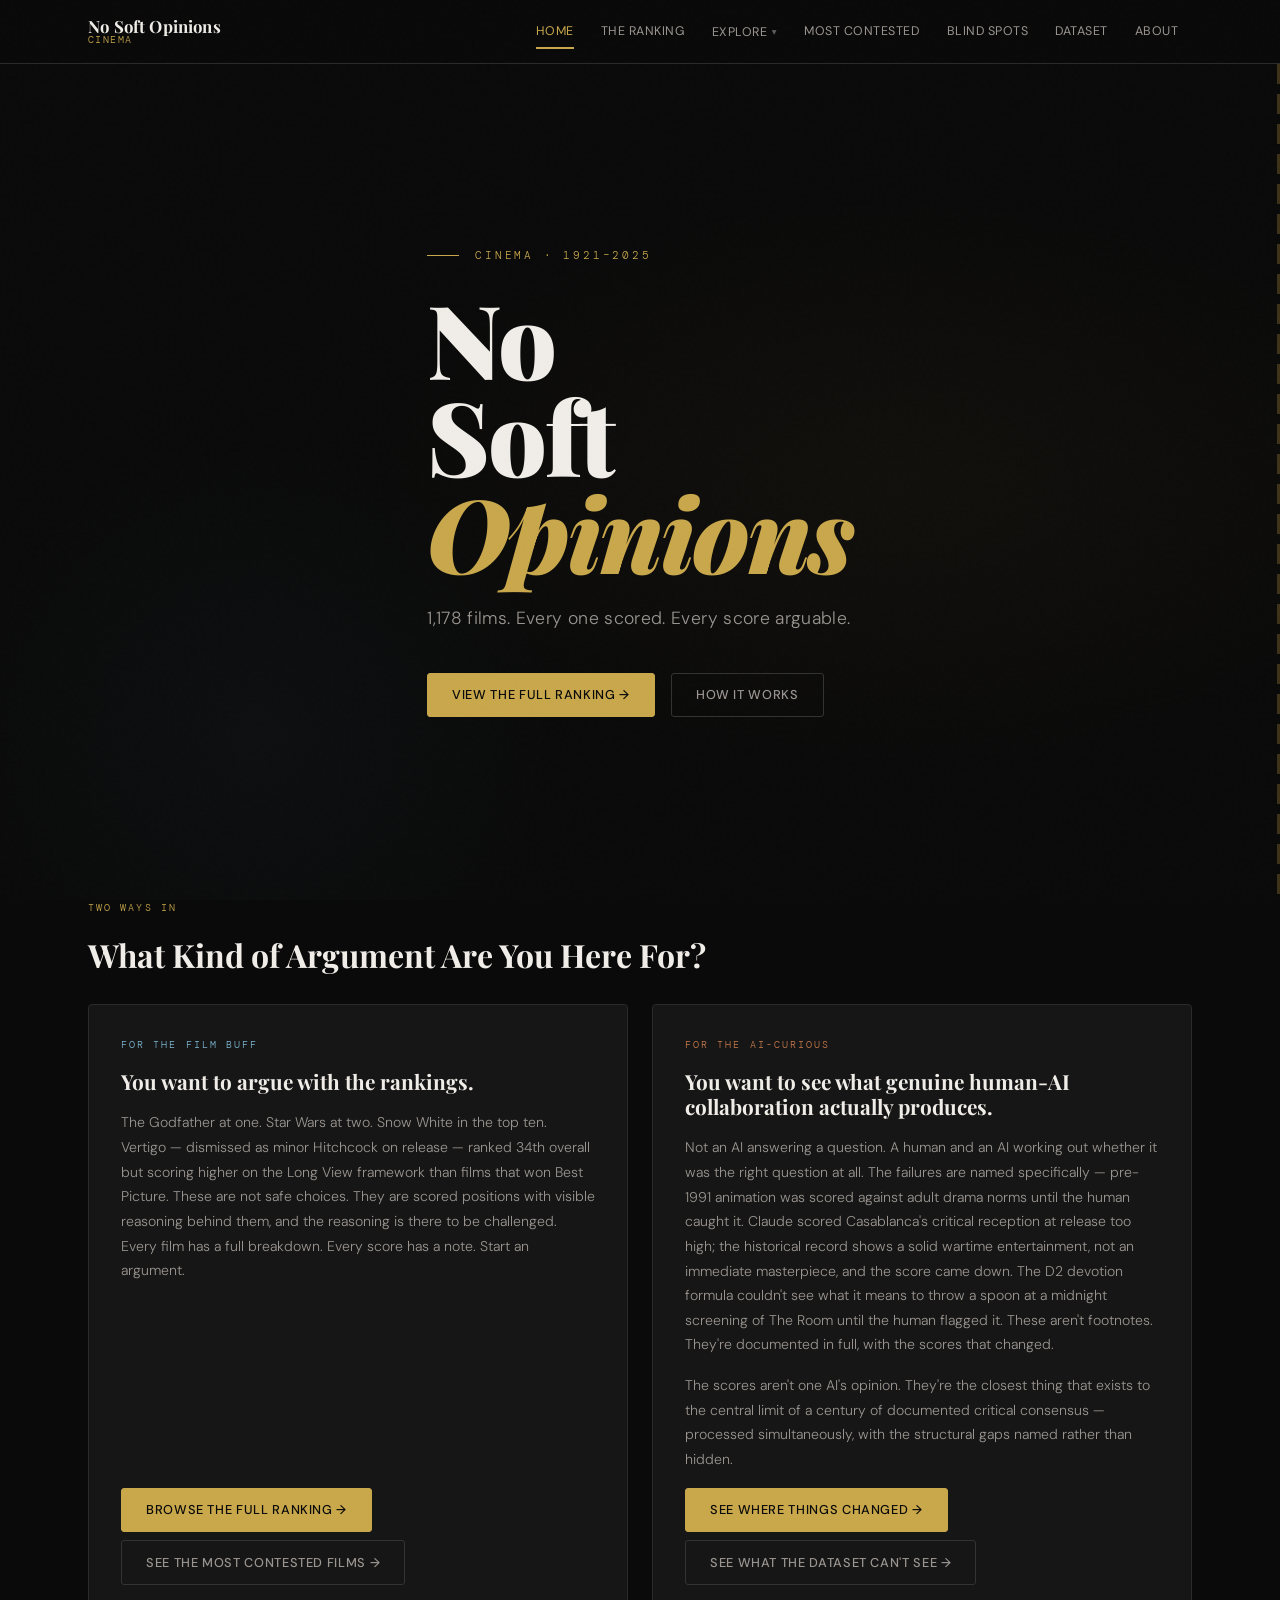
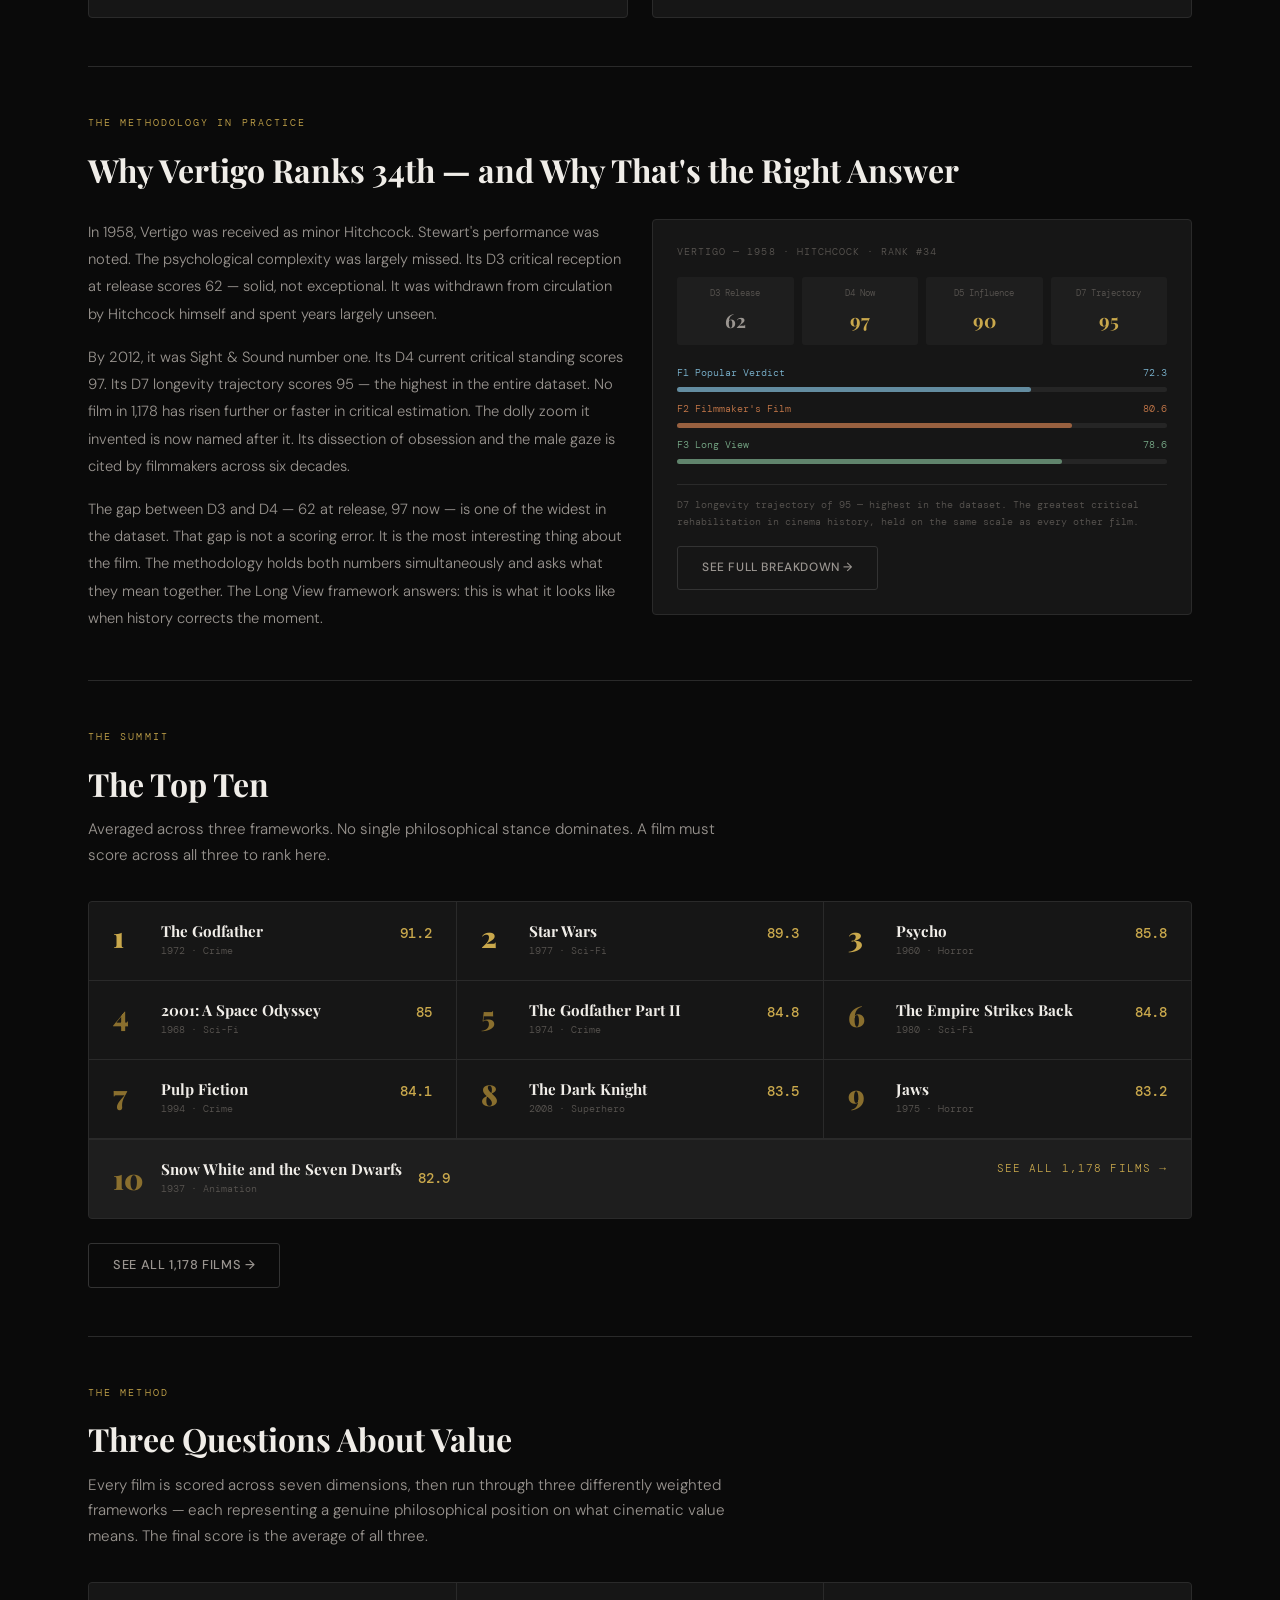
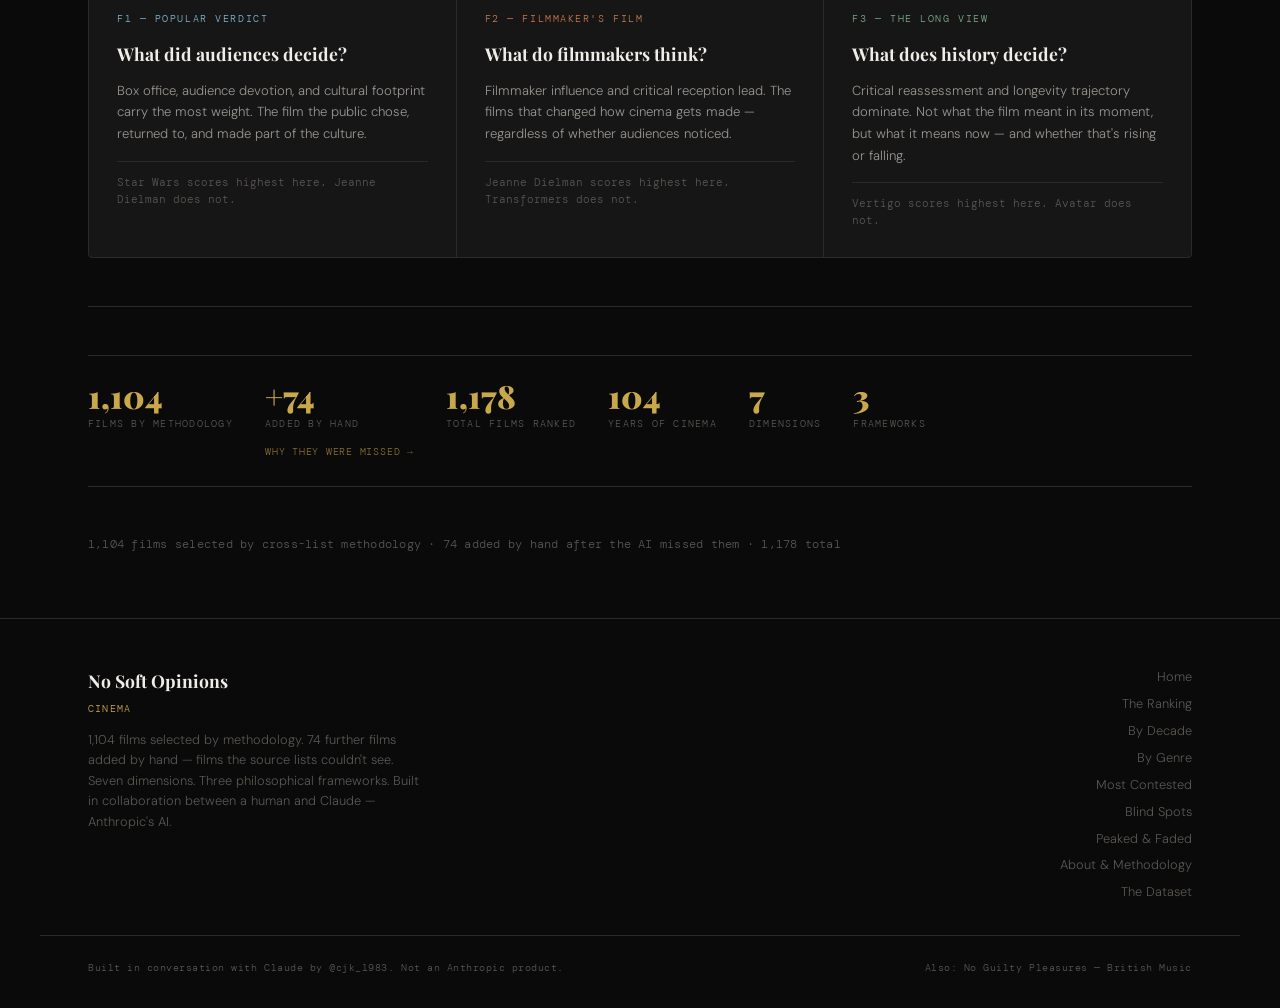
==== commit ff1612b5: "Add files via upload" ====
--- a/index.html
+++ b/index.html
@@ -92,6 +92,9 @@
           <p style="font-size:0.88rem; line-height:1.75; color:var(--text-secondary);">
             Not an AI answering a question. A human and an AI working out whether it was the right question at all. The failures are named specifically — pre-1991 animation was scored against adult drama norms until the human caught it. Claude scored Casablanca's critical reception at release too high; the historical record shows a solid wartime entertainment, not an immediate masterpiece, and the score came down. The D2 devotion formula couldn't see what it means to throw a spoon at a midnight screening of The Room until the human flagged it. These aren't footnotes. They're documented in full, with the scores that changed.
           </p>
+          <p style="font-size:0.88rem; line-height:1.75; color:var(--text-secondary);">
+            The scores aren't one AI's opinion. They're the closest thing that exists to the central limit of a century of documented critical consensus — processed simultaneously, with the structural gaps named rather than hidden.
+          </p>
           <div style="display:flex; flex-direction:column; gap:0.5rem; margin-top:auto;">
             <a href="about.html#collaboration" class="btn btn-primary" style="width:fit-content;">See where things changed →</a>
             <a href="dataset.html" class="btn btn-secondary" style="width:fit-content;">See what the dataset can't see →</a>
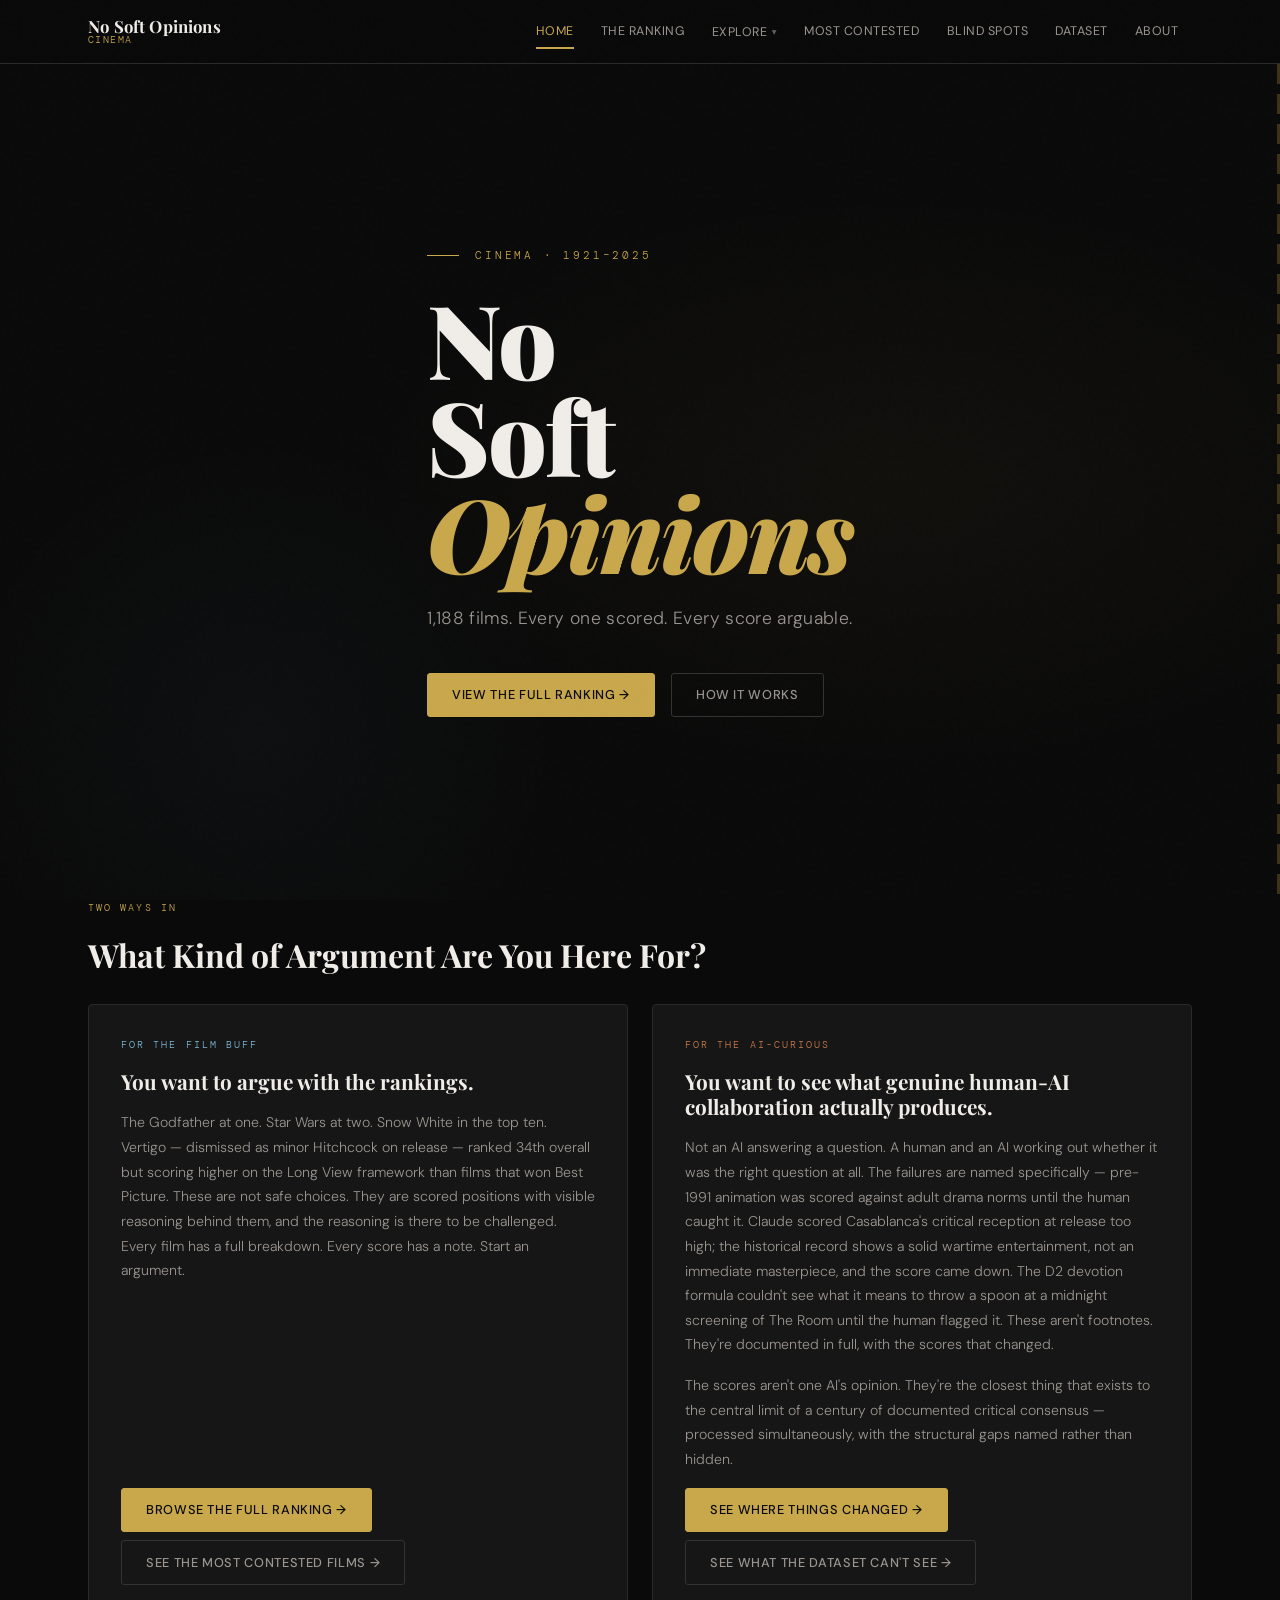
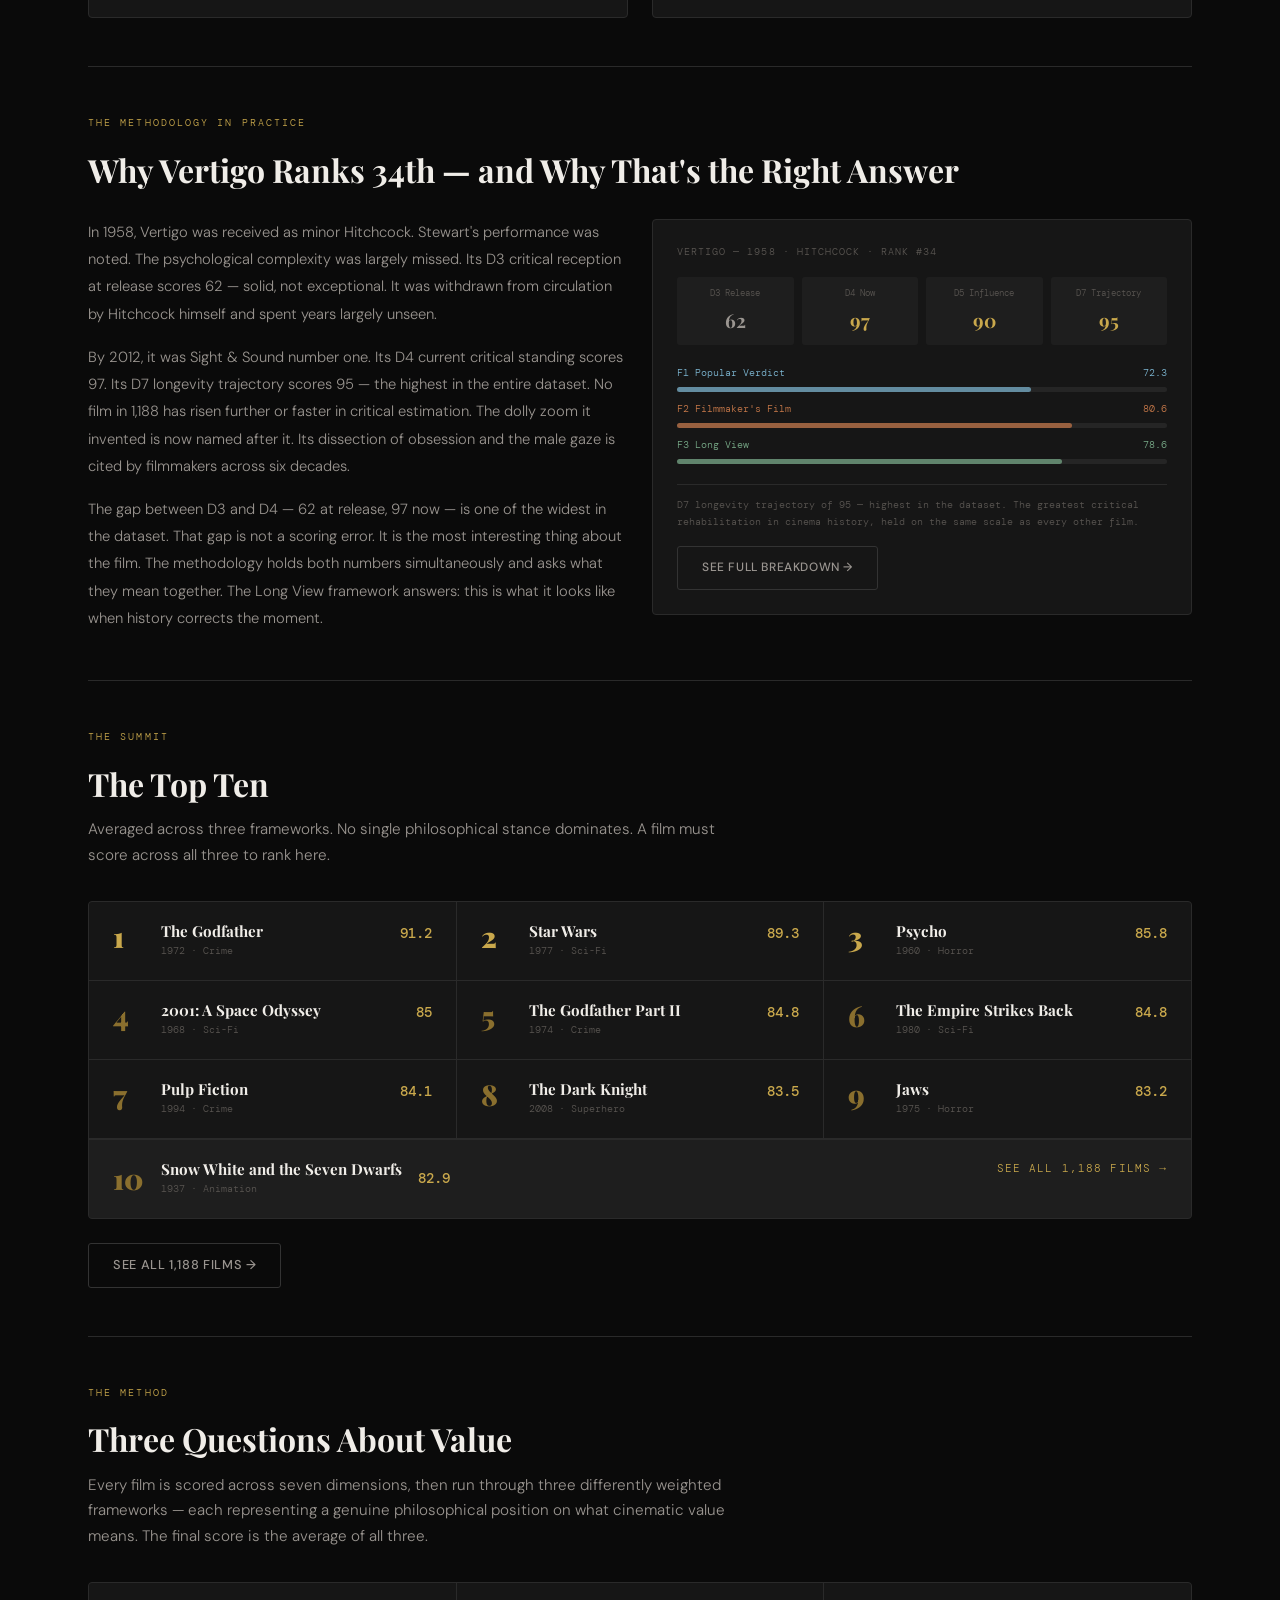
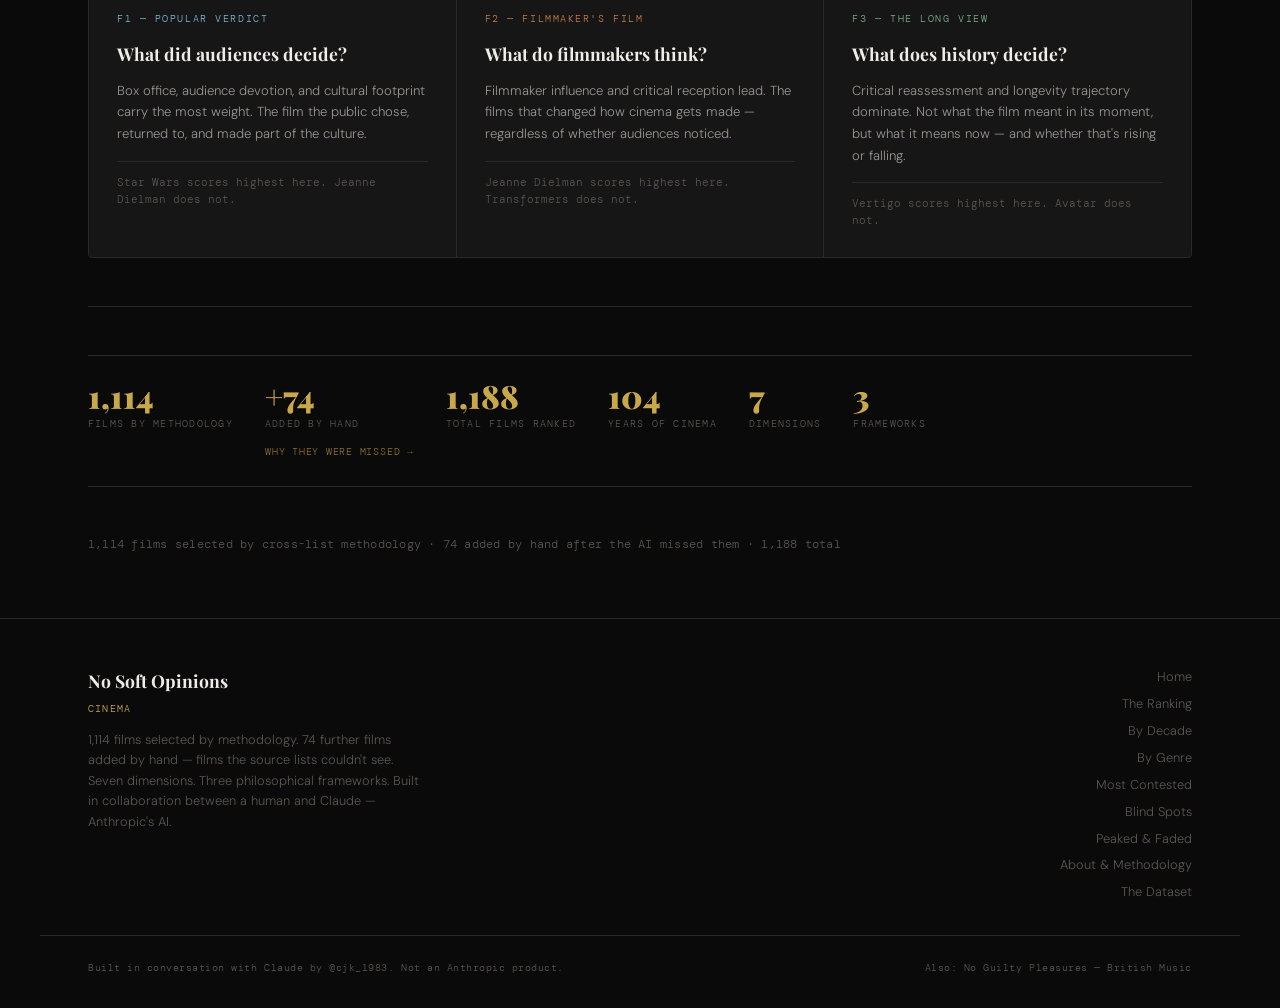
==== commit 02767f41: "Add files via upload" ====
--- a/index.html
+++ b/index.html
@@ -4,9 +4,9 @@
   <meta charset="UTF-8">
   <meta name="viewport" content="width=device-width, initial-scale=1.0">
   <title>No Soft Opinions — Cinema</title>
-  <meta name="description" content="1,104 films. Three questions about value. No soft opinions. A human-AI collaborative ranking of cinema across seven dimensions and three philosophical frameworks.">
+  <meta name="description" content="1,114 films. Three questions about value. No soft opinions. A human-AI collaborative ranking of cinema across seven dimensions and three philosophical frameworks.">
   <meta property="og:title" content="No Soft Opinions — Cinema">
-  <meta property="og:description" content="1,104 films. Three questions about value. No soft opinions.">
+  <meta property="og:description" content="1,114 films. Three questions about value. No soft opinions.">
   <meta property="og:type" content="website">
   <link rel="stylesheet" href="style.css">
 </head>
@@ -60,7 +60,7 @@
       <div class="hero-inner">
         <div class="hero-eyebrow">Cinema · 1921–2025</div>
         <h1 class="hero-title">No<br>Soft<br><em>Opinions</em></h1>
-        <p class="hero-tagline">1,178 films. Every one scored. Every score arguable.</p>
+        <p class="hero-tagline">1,188 films. Every one scored. Every score arguable.</p>
         <div class="hero-ctas">
           <a href="ranking.html" class="btn btn-primary">View the Full Ranking →</a>
           <a href="about.html" class="btn btn-secondary">How It Works</a>
@@ -117,7 +117,7 @@
             In 1958, Vertigo was received as minor Hitchcock. Stewart's performance was noted. The psychological complexity was largely missed. Its D3 critical reception at release scores 62 — solid, not exceptional. It was withdrawn from circulation by Hitchcock himself and spent years largely unseen.
           </p>
           <p style="font-size:0.92rem; line-height:1.85; color:var(--text-secondary); margin-bottom:1rem;">
-            By 2012, it was Sight & Sound number one. Its D4 current critical standing scores 97. Its D7 longevity trajectory scores 95 — the highest in the entire dataset. No film in 1,178 has risen further or faster in critical estimation. The dolly zoom it invented is now named after it. Its dissection of obsession and the male gaze is cited by filmmakers across six decades.
+            By 2012, it was Sight & Sound number one. Its D4 current critical standing scores 97. Its D7 longevity trajectory scores 95 — the highest in the entire dataset. No film in 1,188 has risen further or faster in critical estimation. The dolly zoom it invented is now named after it. Its dissection of obsession and the male gaze is cited by filmmakers across six decades.
           </p>
           <p style="font-size:0.92rem; line-height:1.85; color:var(--text-secondary);">
             The gap between D3 and D4 — 62 at release, 97 now — is one of the widest in the dataset. That gap is not a scoring error. It is the most interesting thing about the film. The methodology holds both numbers simultaneously and asks what they mean together. The Long View framework answers: this is what it looks like when history corrects the moment.
@@ -201,7 +201,7 @@
         <div class="loading">Loading rankings…</div>
       </div>
       <div class="mt-3">
-        <a href="ranking.html" class="btn btn-secondary">See all 1,178 films →</a>
+        <a href="ranking.html" class="btn btn-secondary">See all 1,188 films →</a>
       </div>
     </section>
 
@@ -240,7 +240,7 @@
     <section class="container mb-4">
       <div class="stats-strip">
         <div class="stat-item">
-          <div class="stat-value">1,104</div>
+          <div class="stat-value">1,114</div>
           <div class="stat-label">Films by Methodology</div>
         </div>
         <div class="stat-item">
@@ -249,7 +249,7 @@
           <div style="margin-top:0.25rem;"><a href="dataset.html" style="font-family:var(--font-mono); font-size:0.6rem; letter-spacing:0.08em; color:var(--gold-dim); text-transform:uppercase;">Why they were missed →</a></div>
         </div>
         <div class="stat-item">
-          <div class="stat-value">1,178</div>
+          <div class="stat-value">1,188</div>
           <div class="stat-label">Total Films Ranked</div>
         </div>
         <div class="stat-item">
@@ -265,7 +265,7 @@
           <div class="stat-label">Frameworks</div>
         </div>
       </div>
-      <p style="font-size:0.75rem; color:var(--text-muted); font-family:var(--font-mono); margin-top:0.75rem; letter-spacing:0.02em;">1,104 films selected by cross-list methodology · 74 added by hand after the AI missed them · 1,178 total</p>
+      <p style="font-size:0.75rem; color:var(--text-muted); font-family:var(--font-mono); margin-top:0.75rem; letter-spacing:0.02em;">1,114 films selected by cross-list methodology · 74 added by hand after the AI missed them · 1,188 total</p>
     </section>
 
   </div><!-- end page-wrapper -->
@@ -276,7 +276,7 @@
       <div>
         <div class="footer-brand-name">No Soft Opinions</div>
         <div class="footer-brand-sub">Cinema</div>
-        <p class="footer-desc">1,104 films selected by methodology. 74 further films added by hand — films the source lists couldn't see. Seven dimensions. Three philosophical frameworks. Built in collaboration between a human and Claude — Anthropic's AI.</p>
+        <p class="footer-desc">1,114 films selected by methodology. 74 further films added by hand — films the source lists couldn't see. Seven dimensions. Three philosophical frameworks. Built in collaboration between a human and Claude — Anthropic's AI.</p>
       </div>
       <nav class="footer-links">
         <a href="index.html">Home</a>
@@ -323,7 +323,7 @@
               </div>
               <div class="top-ten-score">${tenth.final_score}</div>
             </div>
-            <div style="font-family:var(--font-mono); font-size:0.7rem; letter-spacing:0.1em; text-transform:uppercase; color:var(--gold); white-space:nowrap;">See all 1,178 films →</div>
+            <div style="font-family:var(--font-mono); font-size:0.7rem; letter-spacing:0.1em; text-transform:uppercase; color:var(--gold); white-space:nowrap;">See all 1,188 films →</div>
           </a>`;
       })
       .catch(() => {
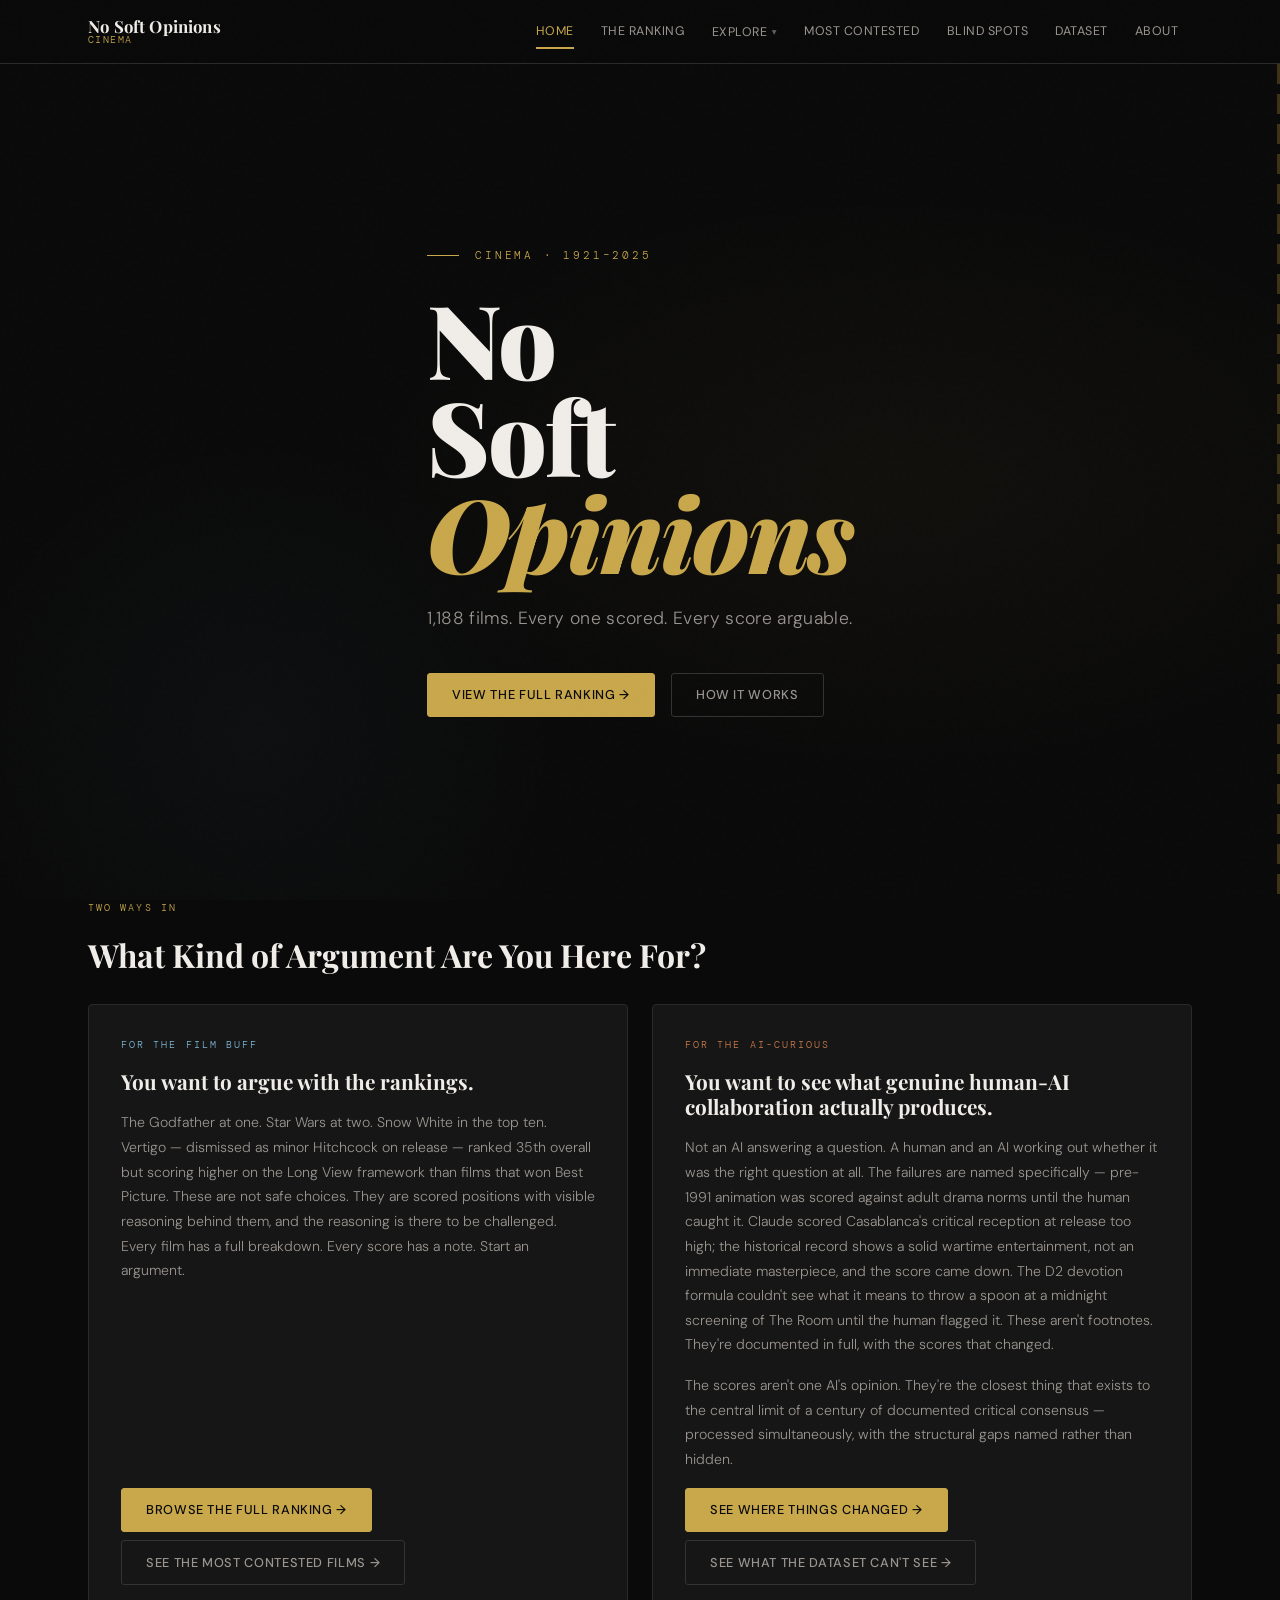
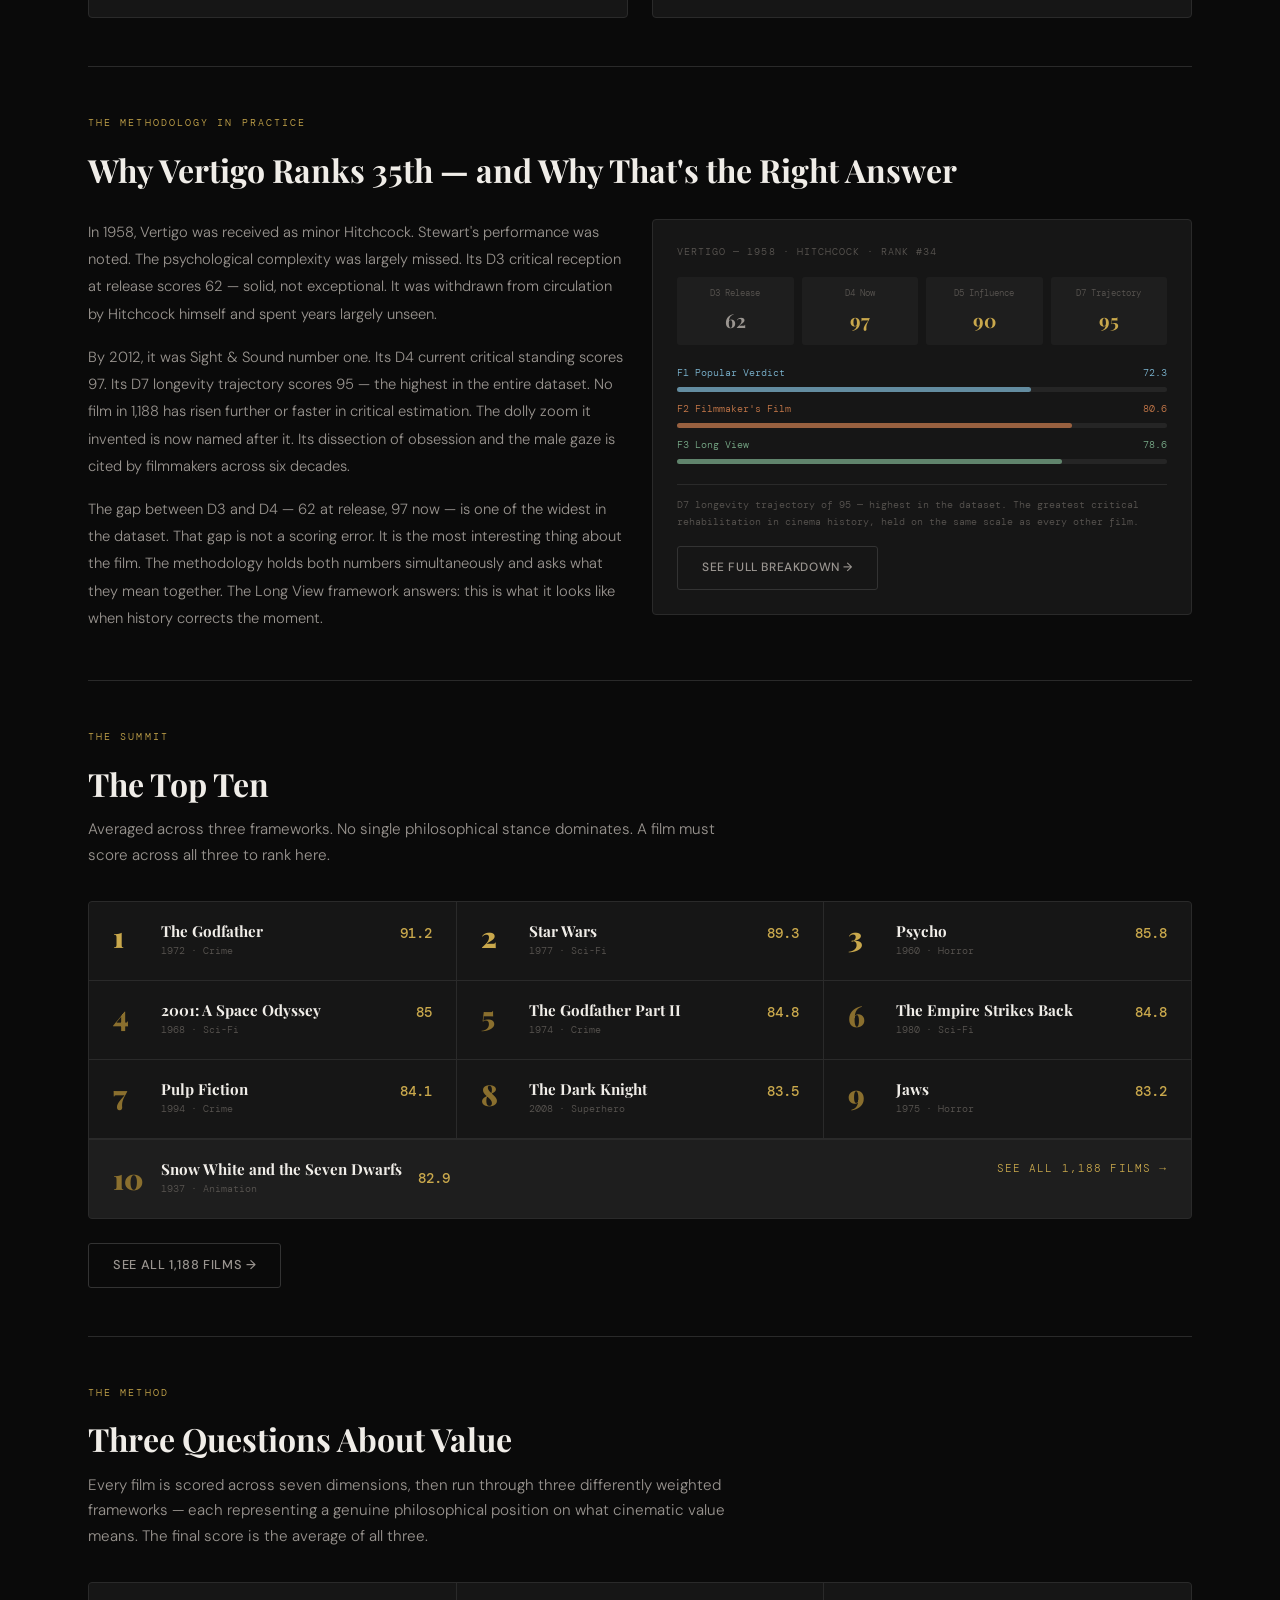
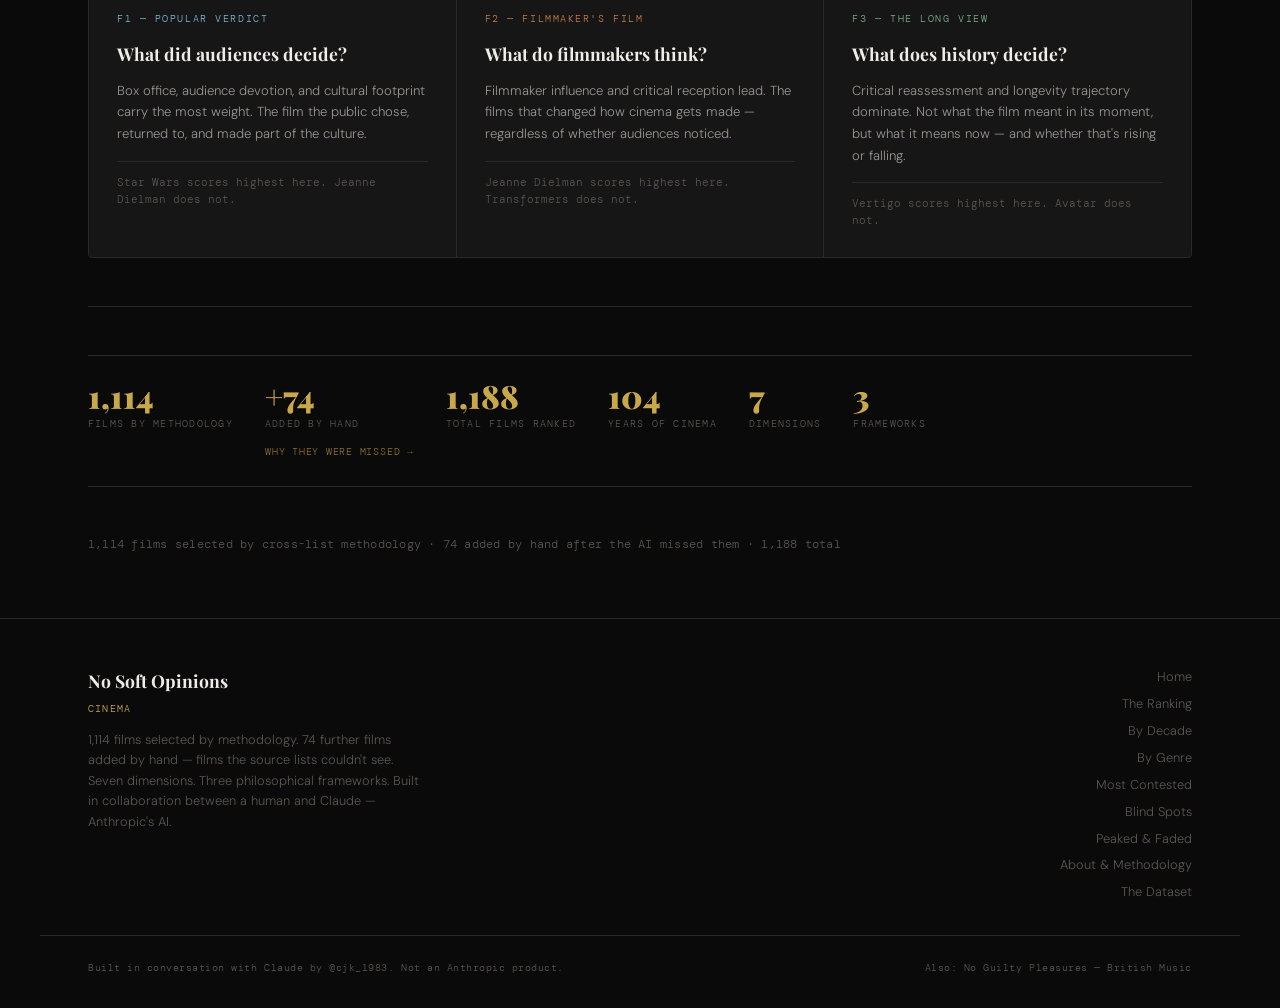
==== commit e4b6be12: "Update ranking of Vertigo from 34th to 35th" ====
--- a/index.html
+++ b/index.html
@@ -78,7 +78,7 @@
           <div style="font-family:var(--font-mono); font-size:0.65rem; letter-spacing:0.2em; text-transform:uppercase; color:var(--f1-color);">For the Film Buff</div>
           <h3 style="font-family:var(--font-display); font-size:1.3rem; font-weight:700; color:var(--text-primary); line-height:1.2;">You want to argue with the rankings.</h3>
           <p style="font-size:0.88rem; line-height:1.75; color:var(--text-secondary);">
-            The Godfather at one. Star Wars at two. Snow White in the top ten. Vertigo — dismissed as minor Hitchcock on release — ranked 34th overall but scoring higher on the Long View framework than films that won Best Picture. These are not safe choices. They are scored positions with visible reasoning behind them, and the reasoning is there to be challenged. Every film has a full breakdown. Every score has a note. Start an argument.
+            The Godfather at one. Star Wars at two. Snow White in the top ten. Vertigo — dismissed as minor Hitchcock on release — ranked 35th overall but scoring higher on the Long View framework than films that won Best Picture. These are not safe choices. They are scored positions with visible reasoning behind them, and the reasoning is there to be challenged. Every film has a full breakdown. Every score has a note. Start an argument.
           </p>
           <div style="display:flex; flex-direction:column; gap:0.5rem; margin-top:auto;">
             <a href="ranking.html" class="btn btn-primary" style="width:fit-content;">Browse the full ranking →</a>
@@ -109,7 +109,7 @@
     <!-- LIVE ARGUMENT: VERTIGO -->
     <section class="container mb-4">
       <span class="section-label">The Methodology in Practice</span>
-      <h2 class="section-title">Why Vertigo Ranks 34th — and Why That's the Right Answer</h2>
+      <h2 class="section-title">Why Vertigo Ranks 35th — and Why That's the Right Answer</h2>
       <div class="grid-2" style="margin-top:1.5rem; align-items:start;">
 
         <div>
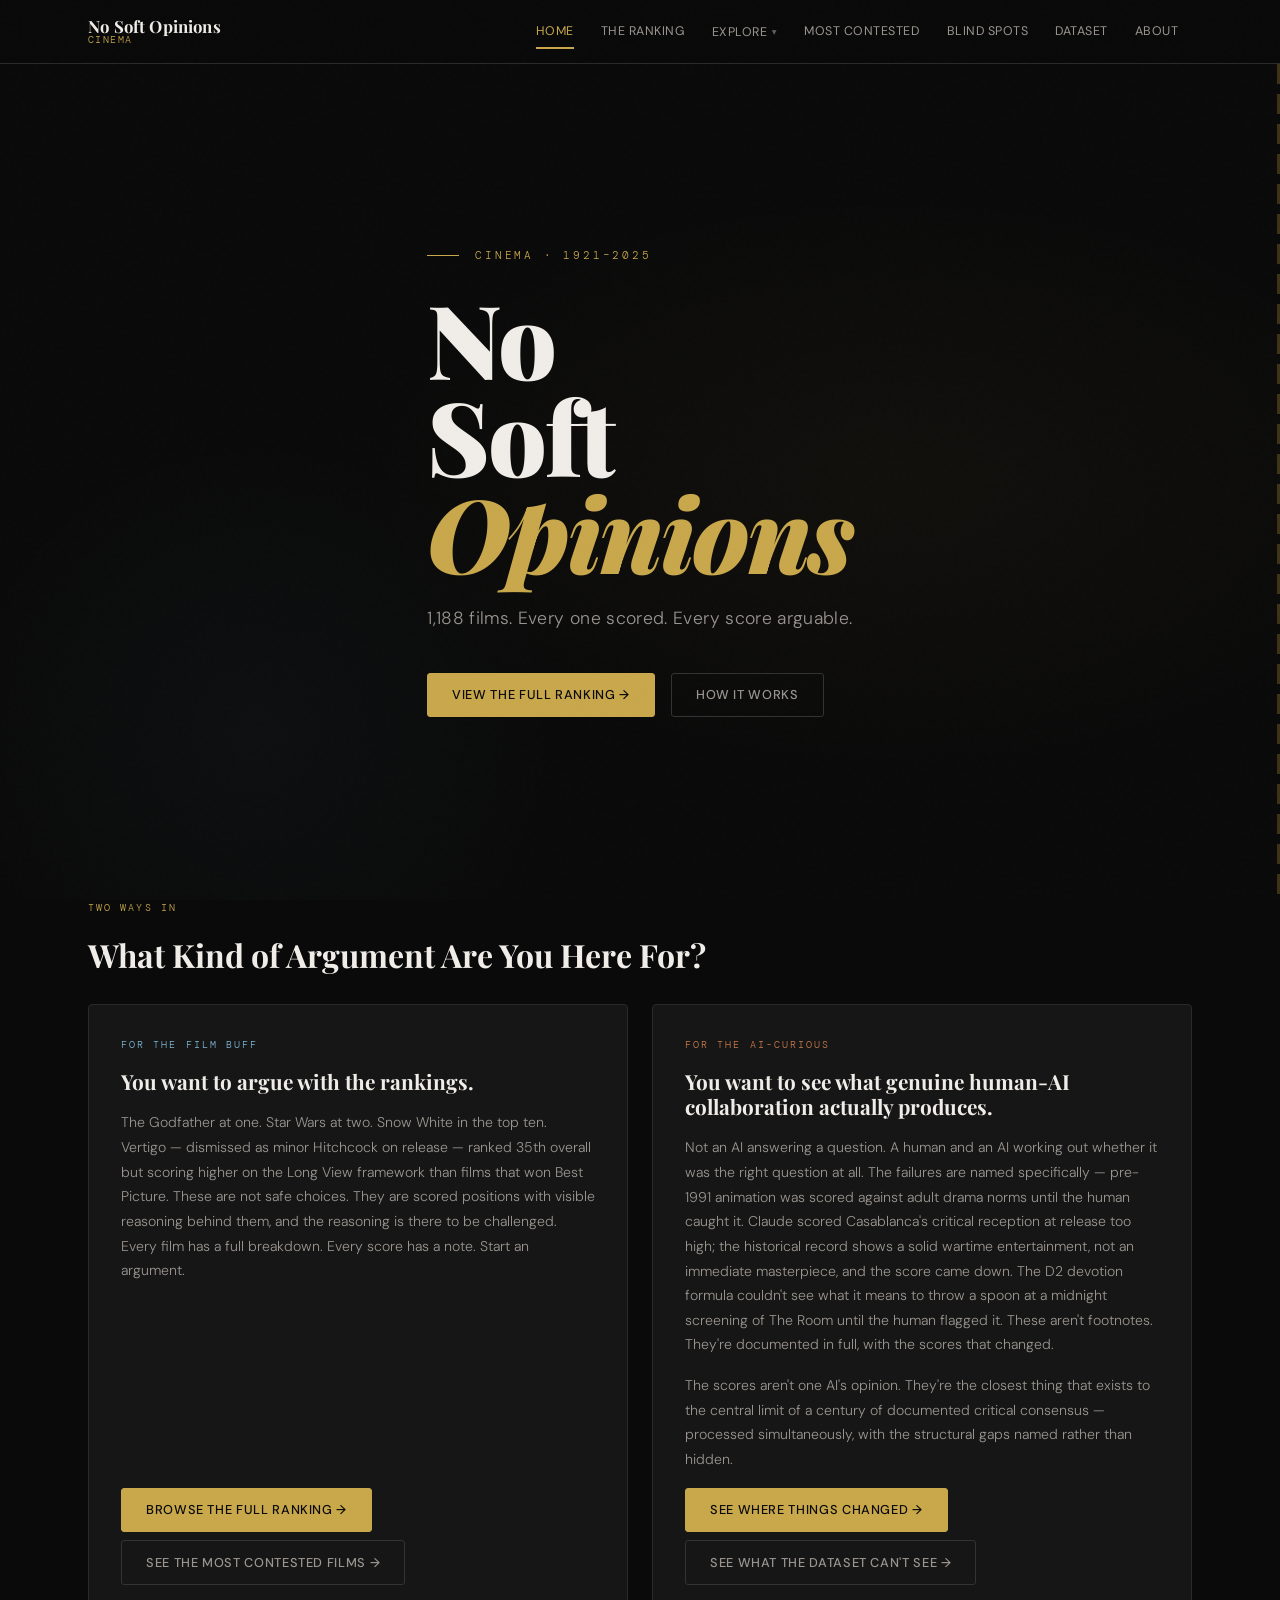
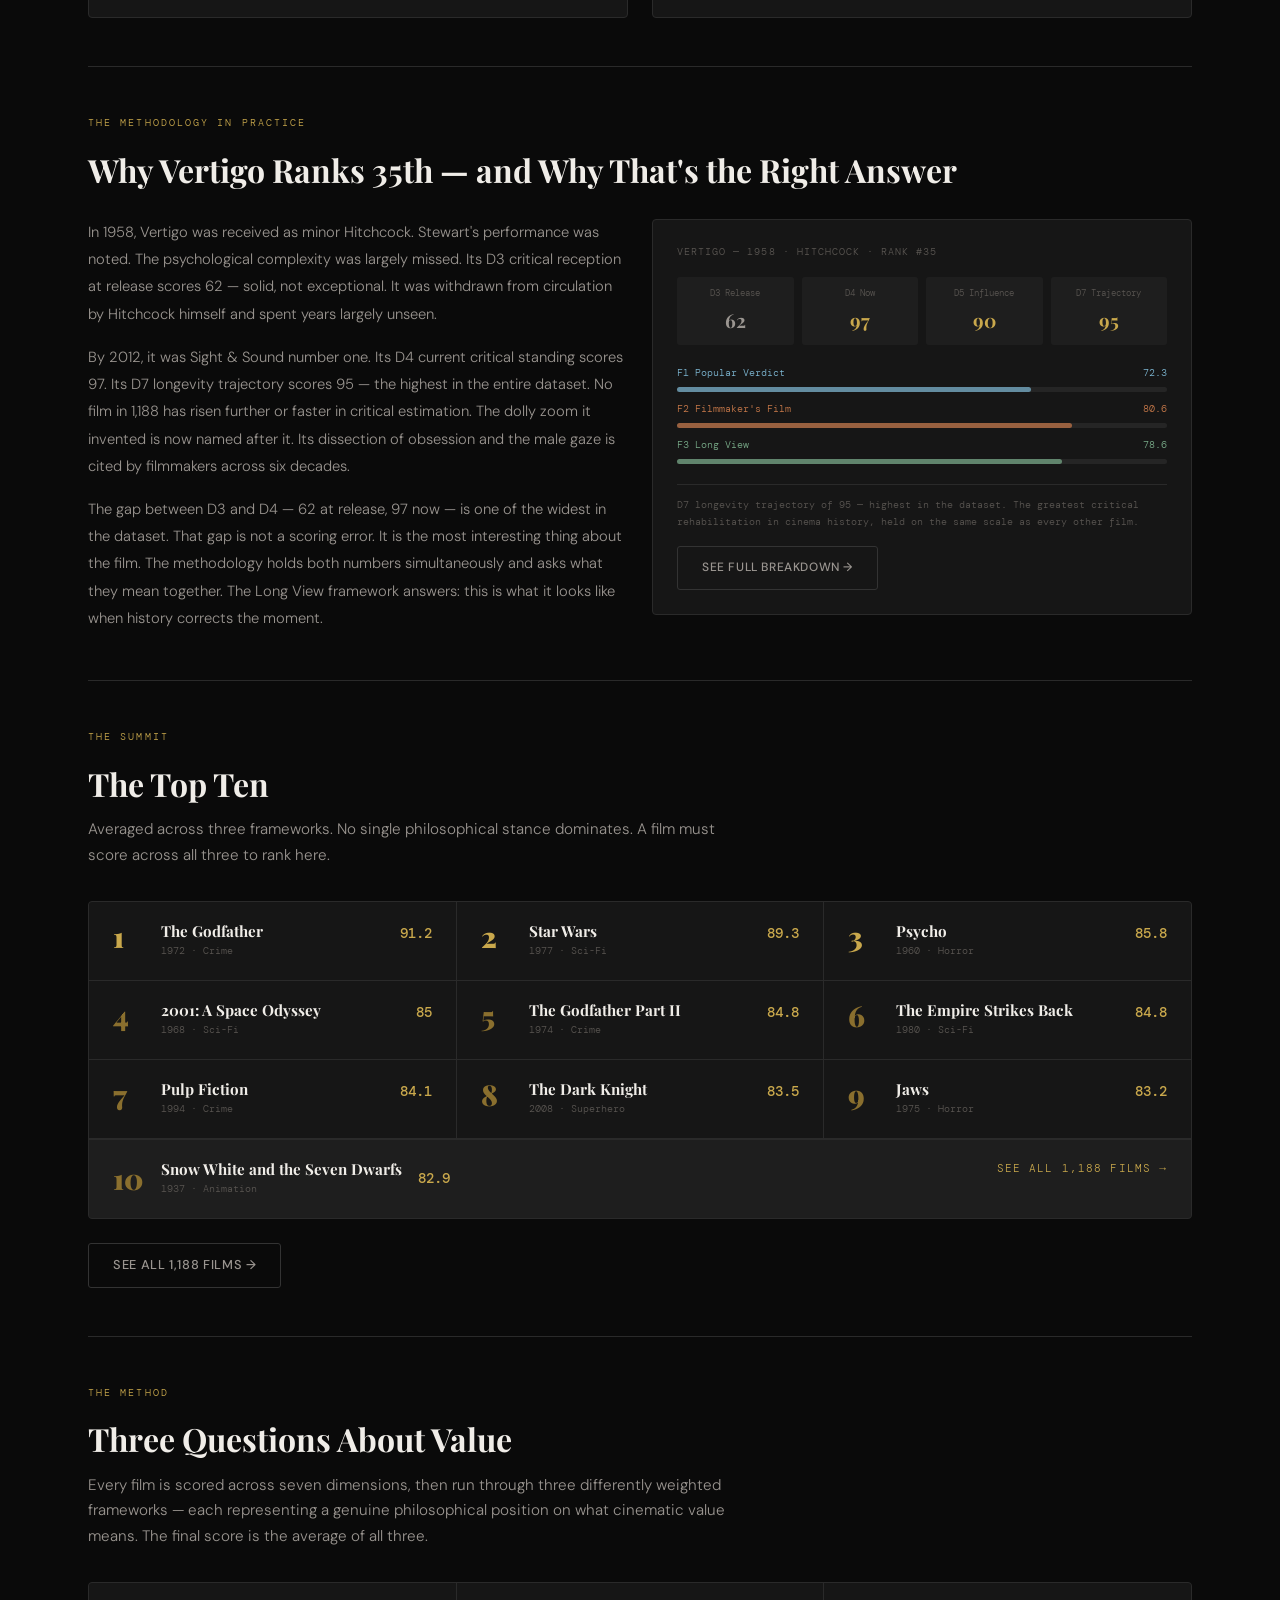
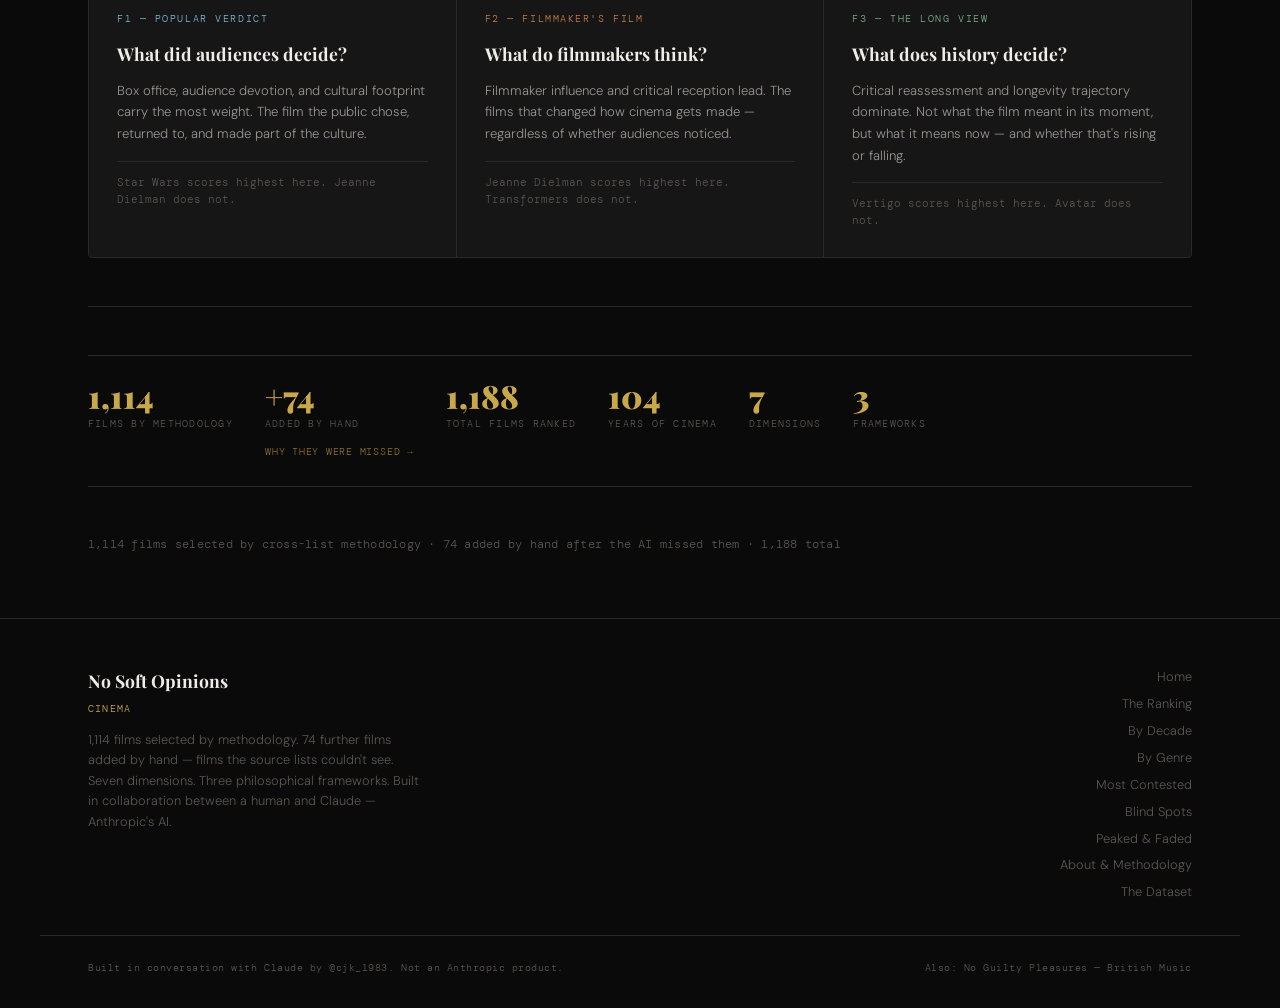
==== commit 08a48434: "Update rank from #34 to #35 for Vertigo" ====
--- a/index.html
+++ b/index.html
@@ -125,7 +125,7 @@
         </div>
 
         <div style="background:var(--surface); border:1px solid var(--border); border-radius:4px; padding:1.5rem;">
-          <div style="font-family:var(--font-mono); font-size:0.65rem; letter-spacing:0.1em; text-transform:uppercase; color:var(--text-muted); margin-bottom:1rem;">Vertigo — 1958 · Hitchcock · Rank #34</div>
+          <div style="font-family:var(--font-mono); font-size:0.65rem; letter-spacing:0.1em; text-transform:uppercase; color:var(--text-muted); margin-bottom:1rem;">Vertigo — 1958 · Hitchcock · Rank #35</div>
 
           <!-- Dimension scores -->
           <div style="display:grid; grid-template-columns:repeat(4,1fr); gap:0.5rem; margin-bottom:1.25rem;">
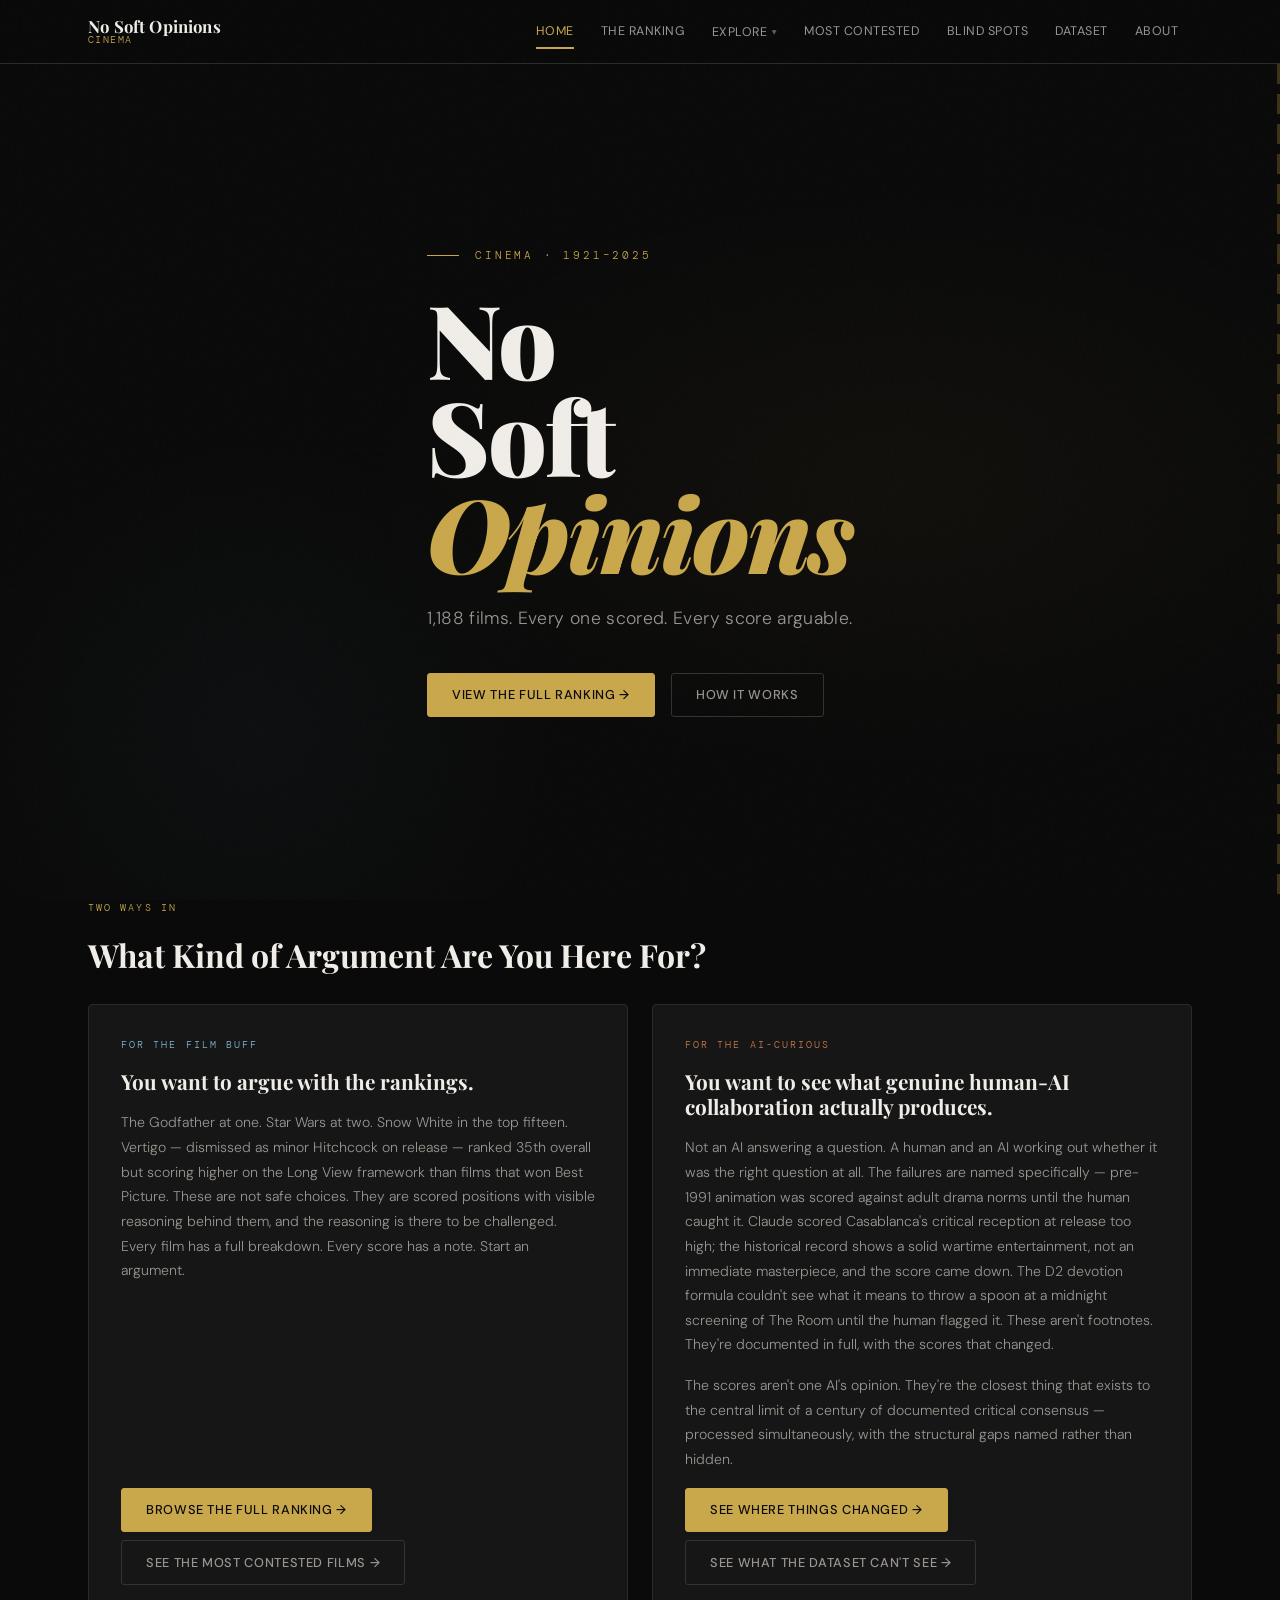
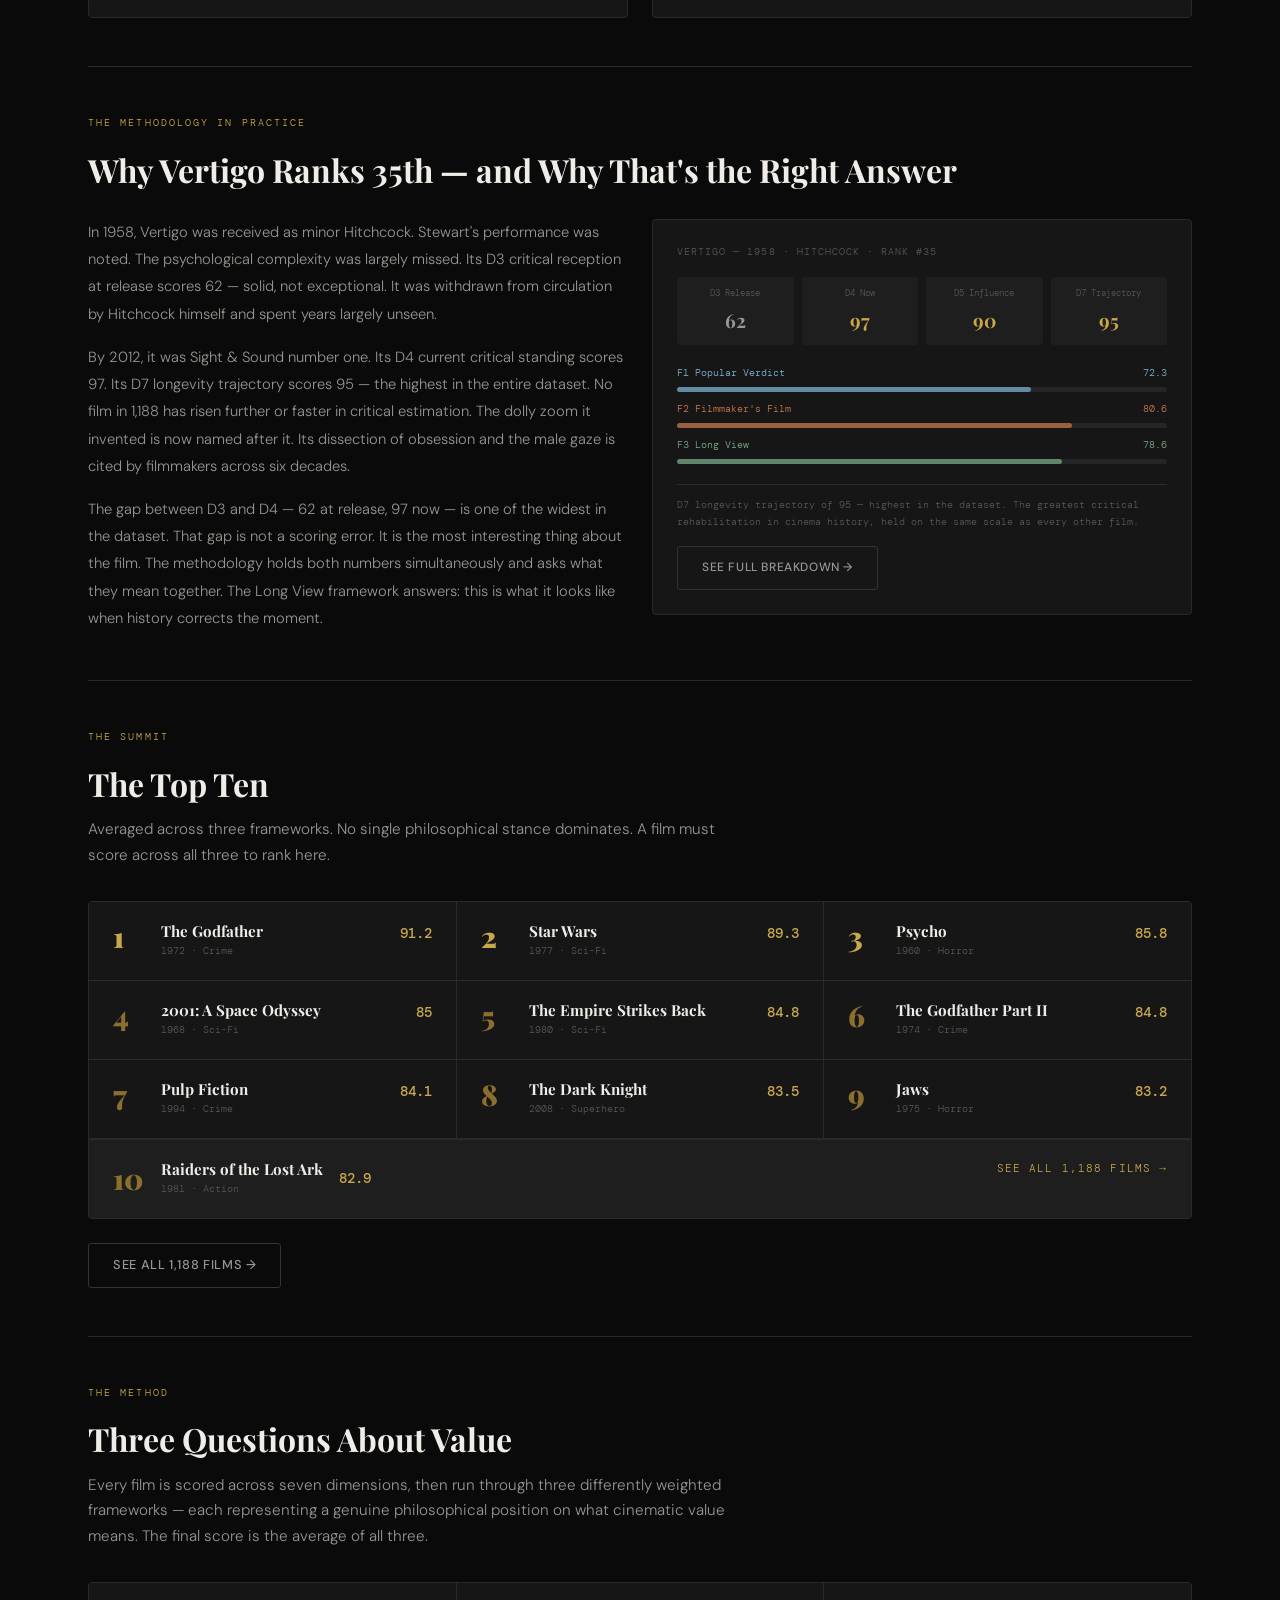
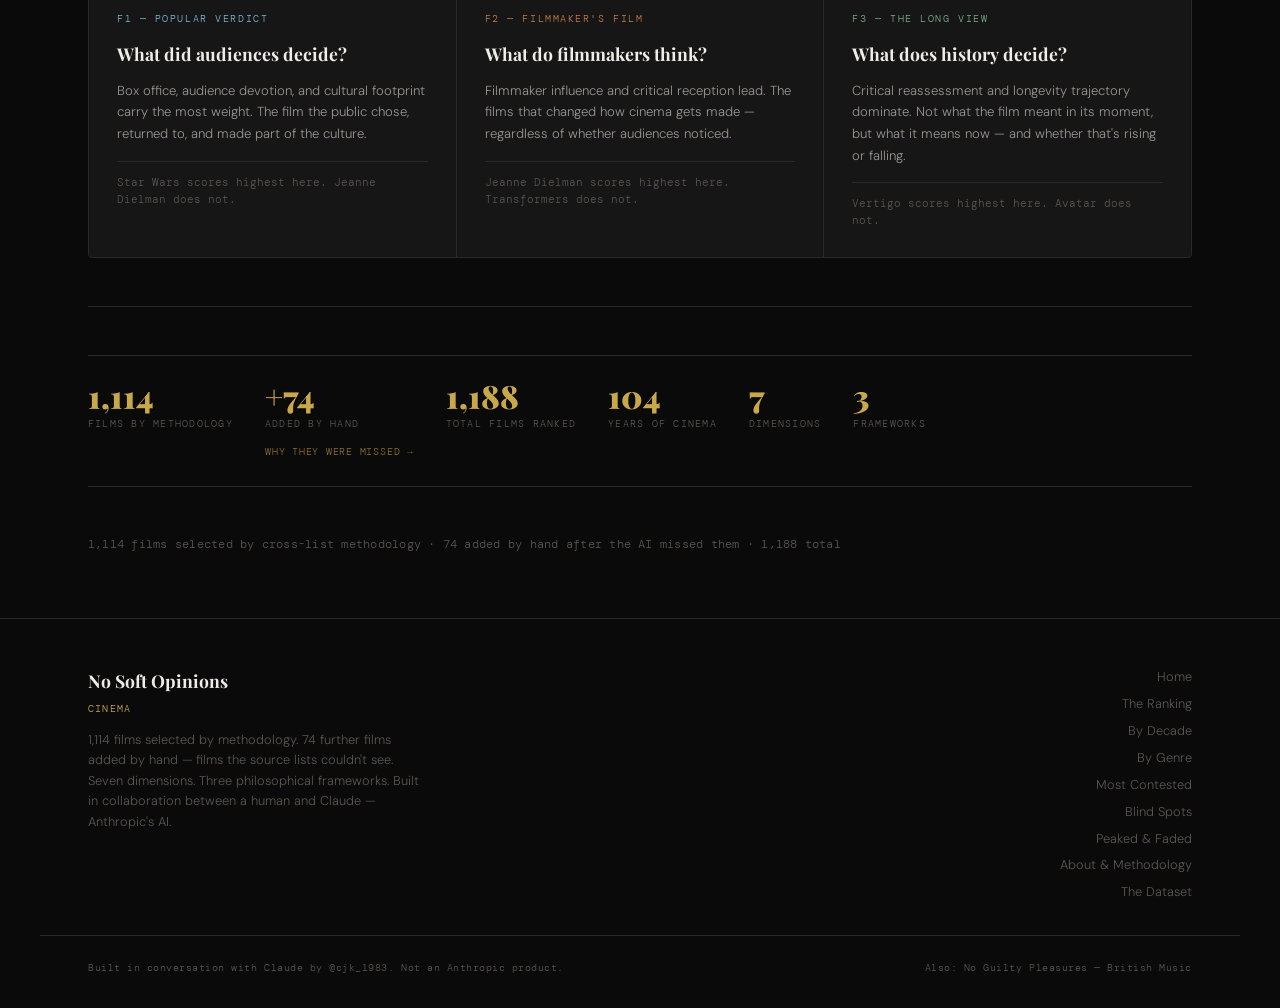
==== commit 66a5fe7c: "Add files via upload" ====
--- a/index.html
+++ b/index.html
@@ -78,7 +78,7 @@
           <div style="font-family:var(--font-mono); font-size:0.65rem; letter-spacing:0.2em; text-transform:uppercase; color:var(--f1-color);">For the Film Buff</div>
           <h3 style="font-family:var(--font-display); font-size:1.3rem; font-weight:700; color:var(--text-primary); line-height:1.2;">You want to argue with the rankings.</h3>
           <p style="font-size:0.88rem; line-height:1.75; color:var(--text-secondary);">
-            The Godfather at one. Star Wars at two. Snow White in the top ten. Vertigo — dismissed as minor Hitchcock on release — ranked 35th overall but scoring higher on the Long View framework than films that won Best Picture. These are not safe choices. They are scored positions with visible reasoning behind them, and the reasoning is there to be challenged. Every film has a full breakdown. Every score has a note. Start an argument.
+            The Godfather at one. Star Wars at two. Snow White in the top fifteen. Vertigo — dismissed as minor Hitchcock on release — ranked 35th overall but scoring higher on the Long View framework than films that won Best Picture. These are not safe choices. They are scored positions with visible reasoning behind them, and the reasoning is there to be challenged. Every film has a full breakdown. Every score has a note. Start an argument.
           </p>
           <div style="display:flex; flex-direction:column; gap:0.5rem; margin-top:auto;">
             <a href="ranking.html" class="btn btn-primary" style="width:fit-content;">Browse the full ranking →</a>
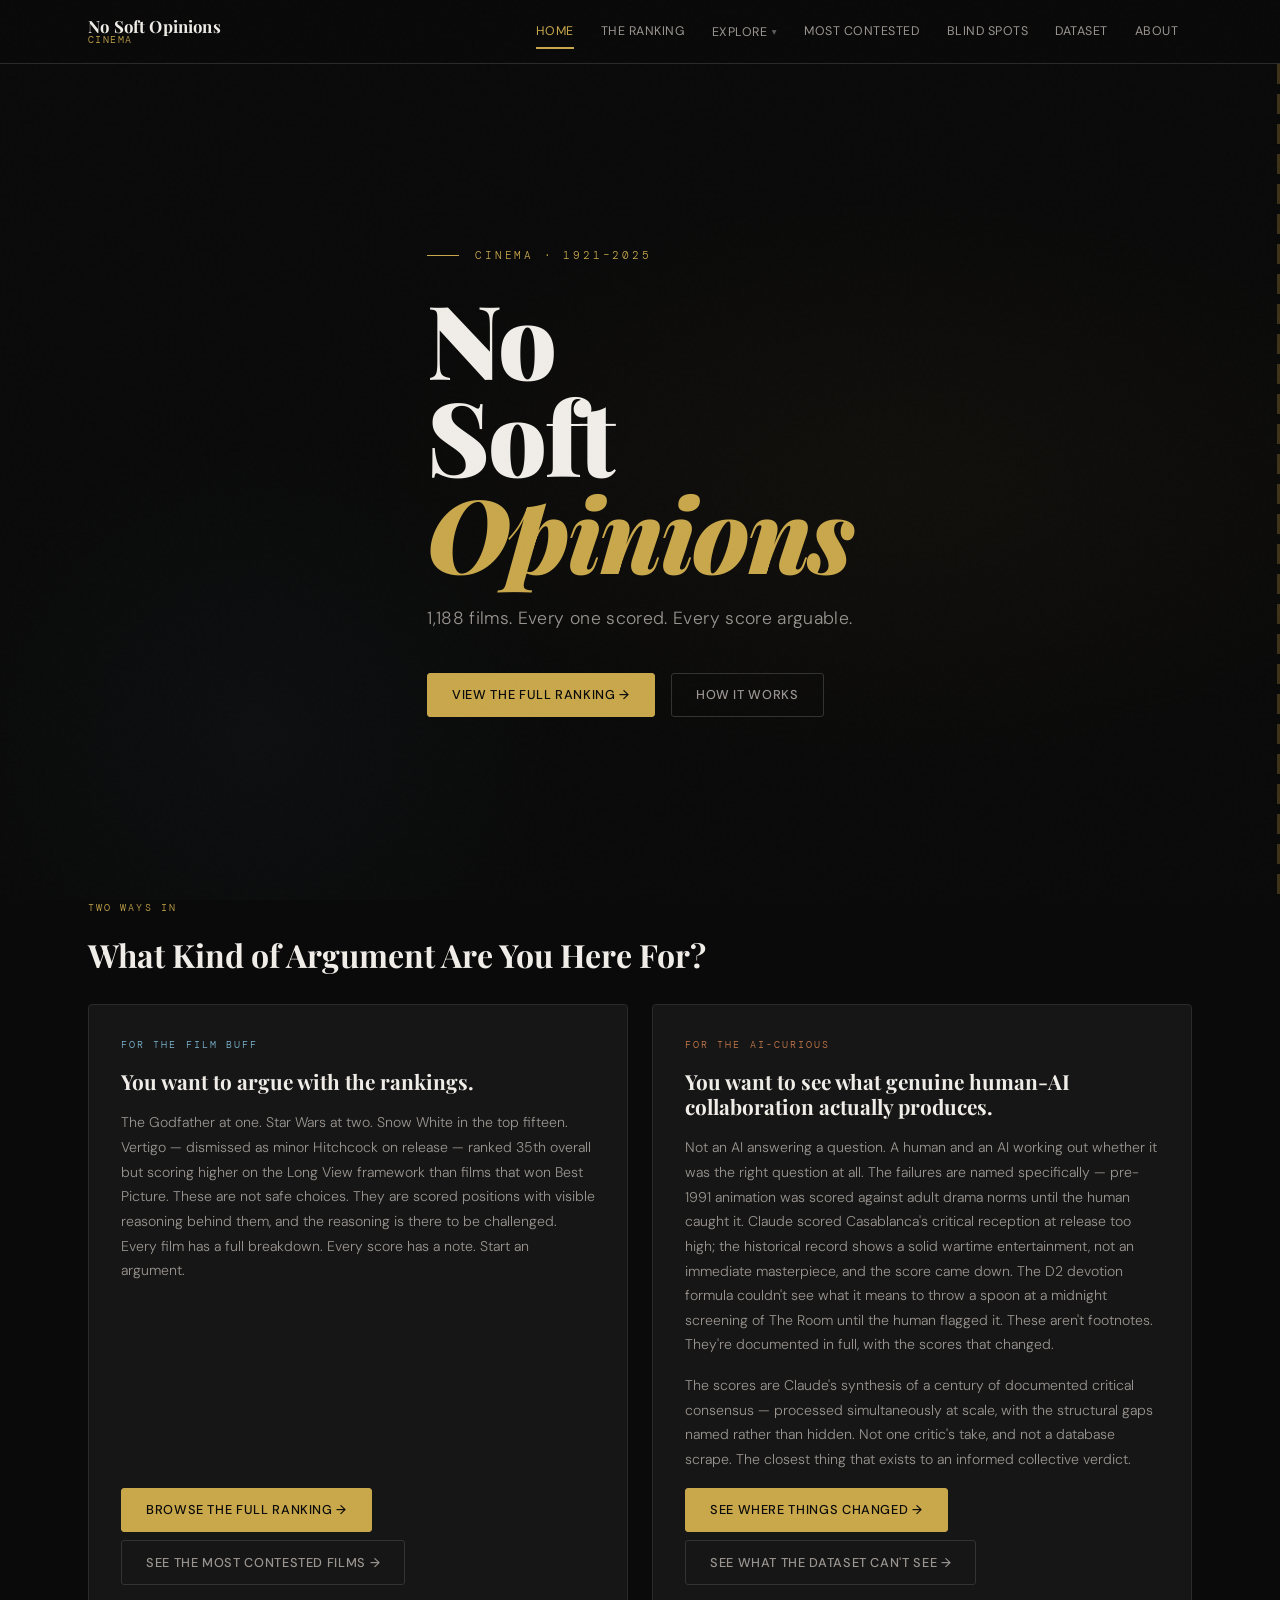
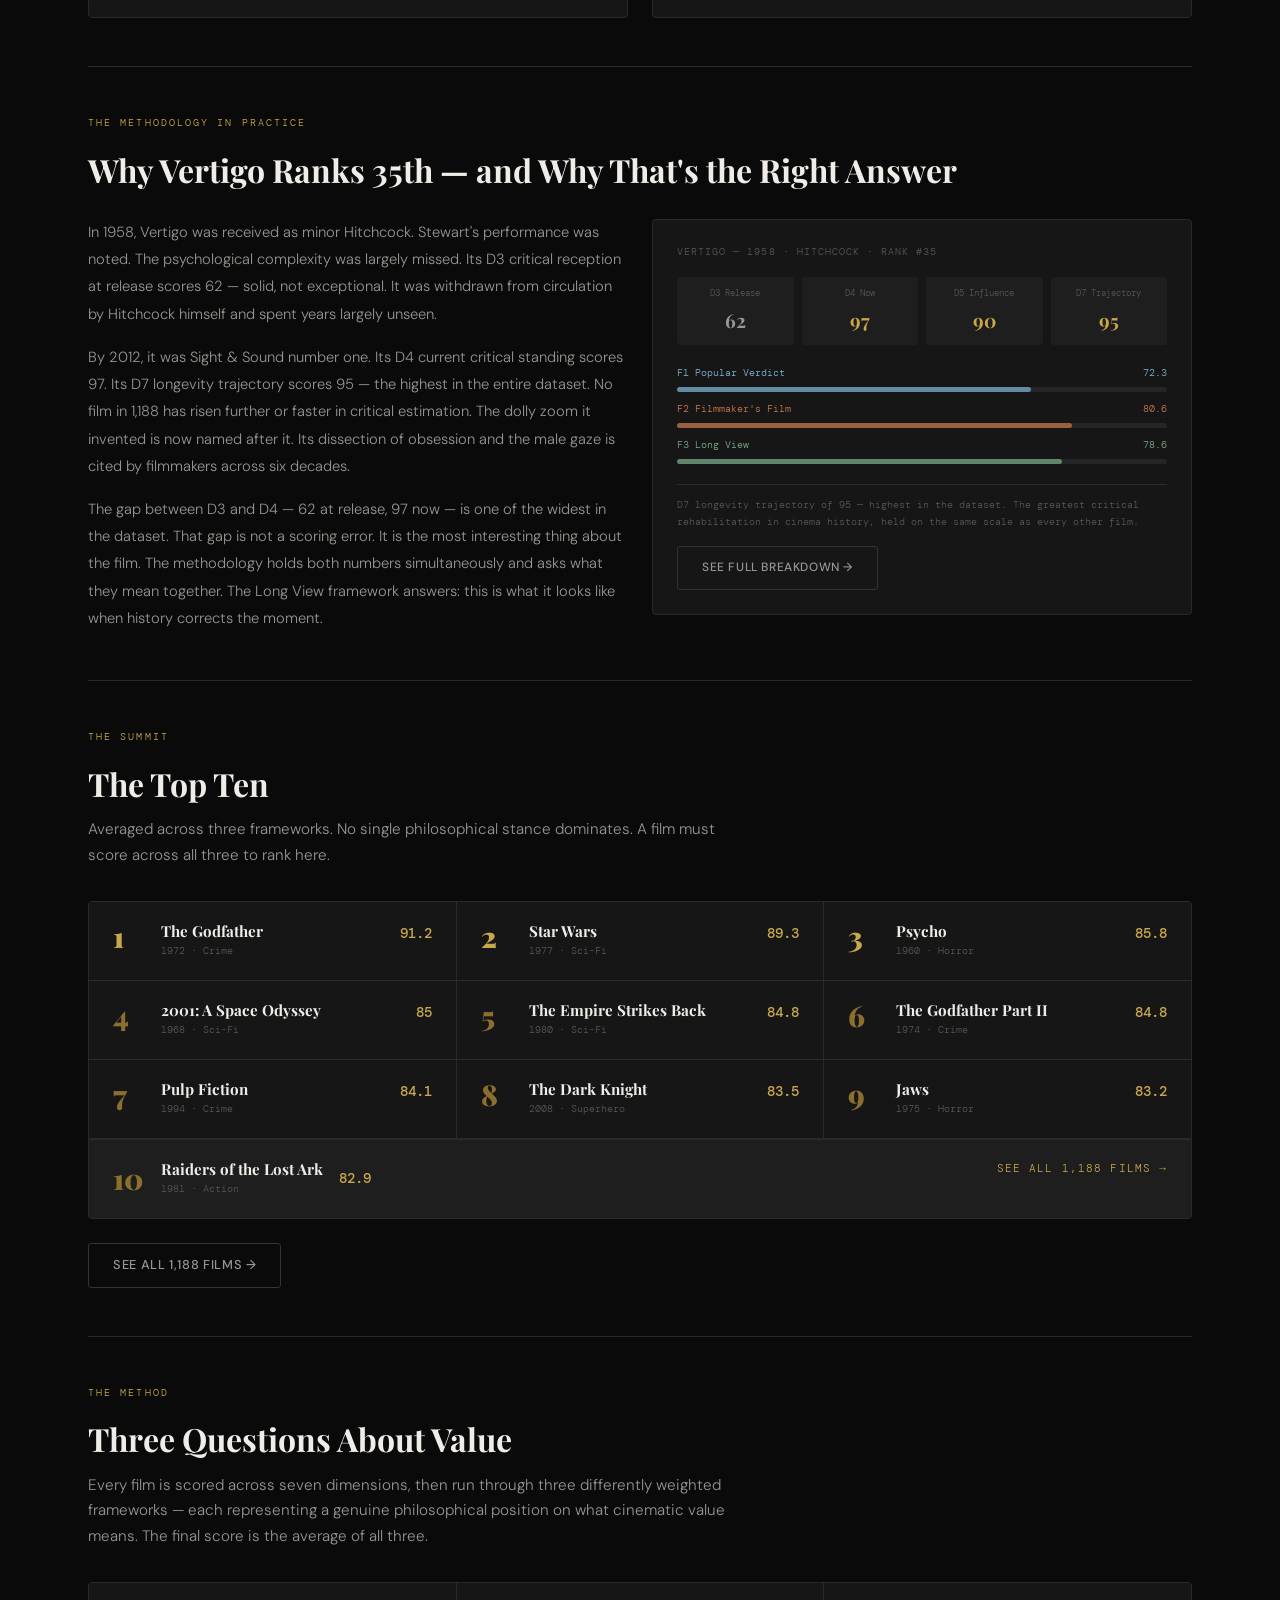
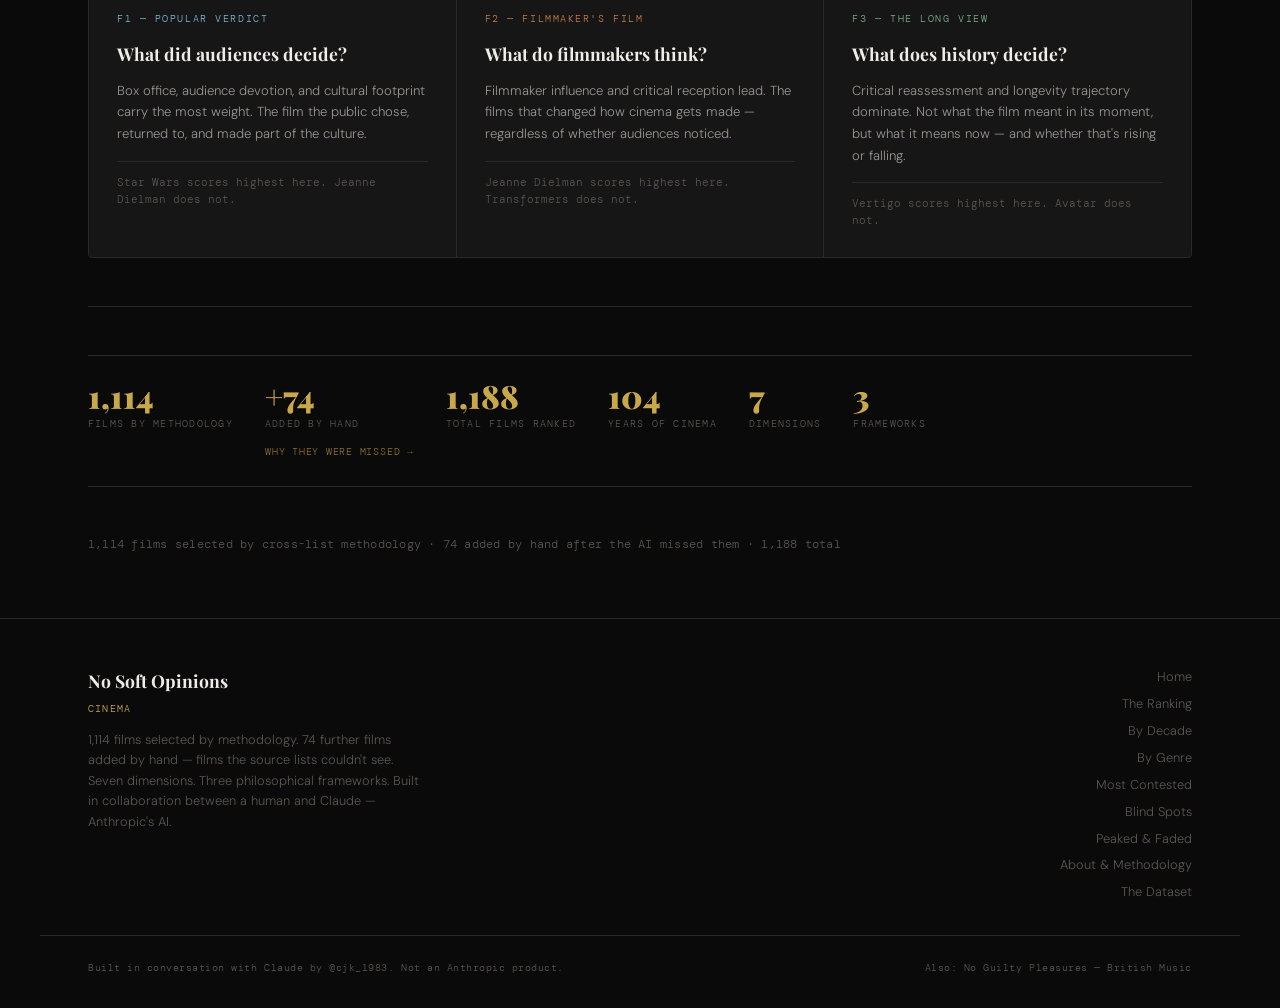
==== commit ec499f19: "Add files via upload" ====
--- a/index.html
+++ b/index.html
@@ -4,7 +4,7 @@
   <meta charset="UTF-8">
   <meta name="viewport" content="width=device-width, initial-scale=1.0">
   <title>No Soft Opinions — Cinema</title>
-  <meta name="description" content="1,114 films. Three questions about value. No soft opinions. A human-AI collaborative ranking of cinema across seven dimensions and three philosophical frameworks.">
+  <meta name="description" content="1,188 films. Three questions about value. No soft opinions. A human-AI collaborative ranking of cinema across seven dimensions and three philosophical frameworks.">
   <meta property="og:title" content="No Soft Opinions — Cinema">
   <meta property="og:description" content="1,114 films. Three questions about value. No soft opinions.">
   <meta property="og:type" content="website">
@@ -93,7 +93,7 @@
             Not an AI answering a question. A human and an AI working out whether it was the right question at all. The failures are named specifically — pre-1991 animation was scored against adult drama norms until the human caught it. Claude scored Casablanca's critical reception at release too high; the historical record shows a solid wartime entertainment, not an immediate masterpiece, and the score came down. The D2 devotion formula couldn't see what it means to throw a spoon at a midnight screening of The Room until the human flagged it. These aren't footnotes. They're documented in full, with the scores that changed.
           </p>
           <p style="font-size:0.88rem; line-height:1.75; color:var(--text-secondary);">
-            The scores aren't one AI's opinion. They're the closest thing that exists to the central limit of a century of documented critical consensus — processed simultaneously, with the structural gaps named rather than hidden.
+            The scores are Claude's synthesis of a century of documented critical consensus — processed simultaneously at scale, with the structural gaps named rather than hidden. Not one critic's take, and not a database scrape. The closest thing that exists to an informed collective verdict.
           </p>
           <div style="display:flex; flex-direction:column; gap:0.5rem; margin-top:auto;">
             <a href="about.html#collaboration" class="btn btn-primary" style="width:fit-content;">See where things changed →</a>
--- a/style.css
+++ b/style.css
@@ -288,7 +288,8 @@
   z-index: 200;
 }
 
-.nav-dropdown:hover .nav-dropdown-menu {
+.nav-dropdown:hover .nav-dropdown-menu,
+.nav-dropdown:focus-within .nav-dropdown-menu {
   display: block;
 }
 
